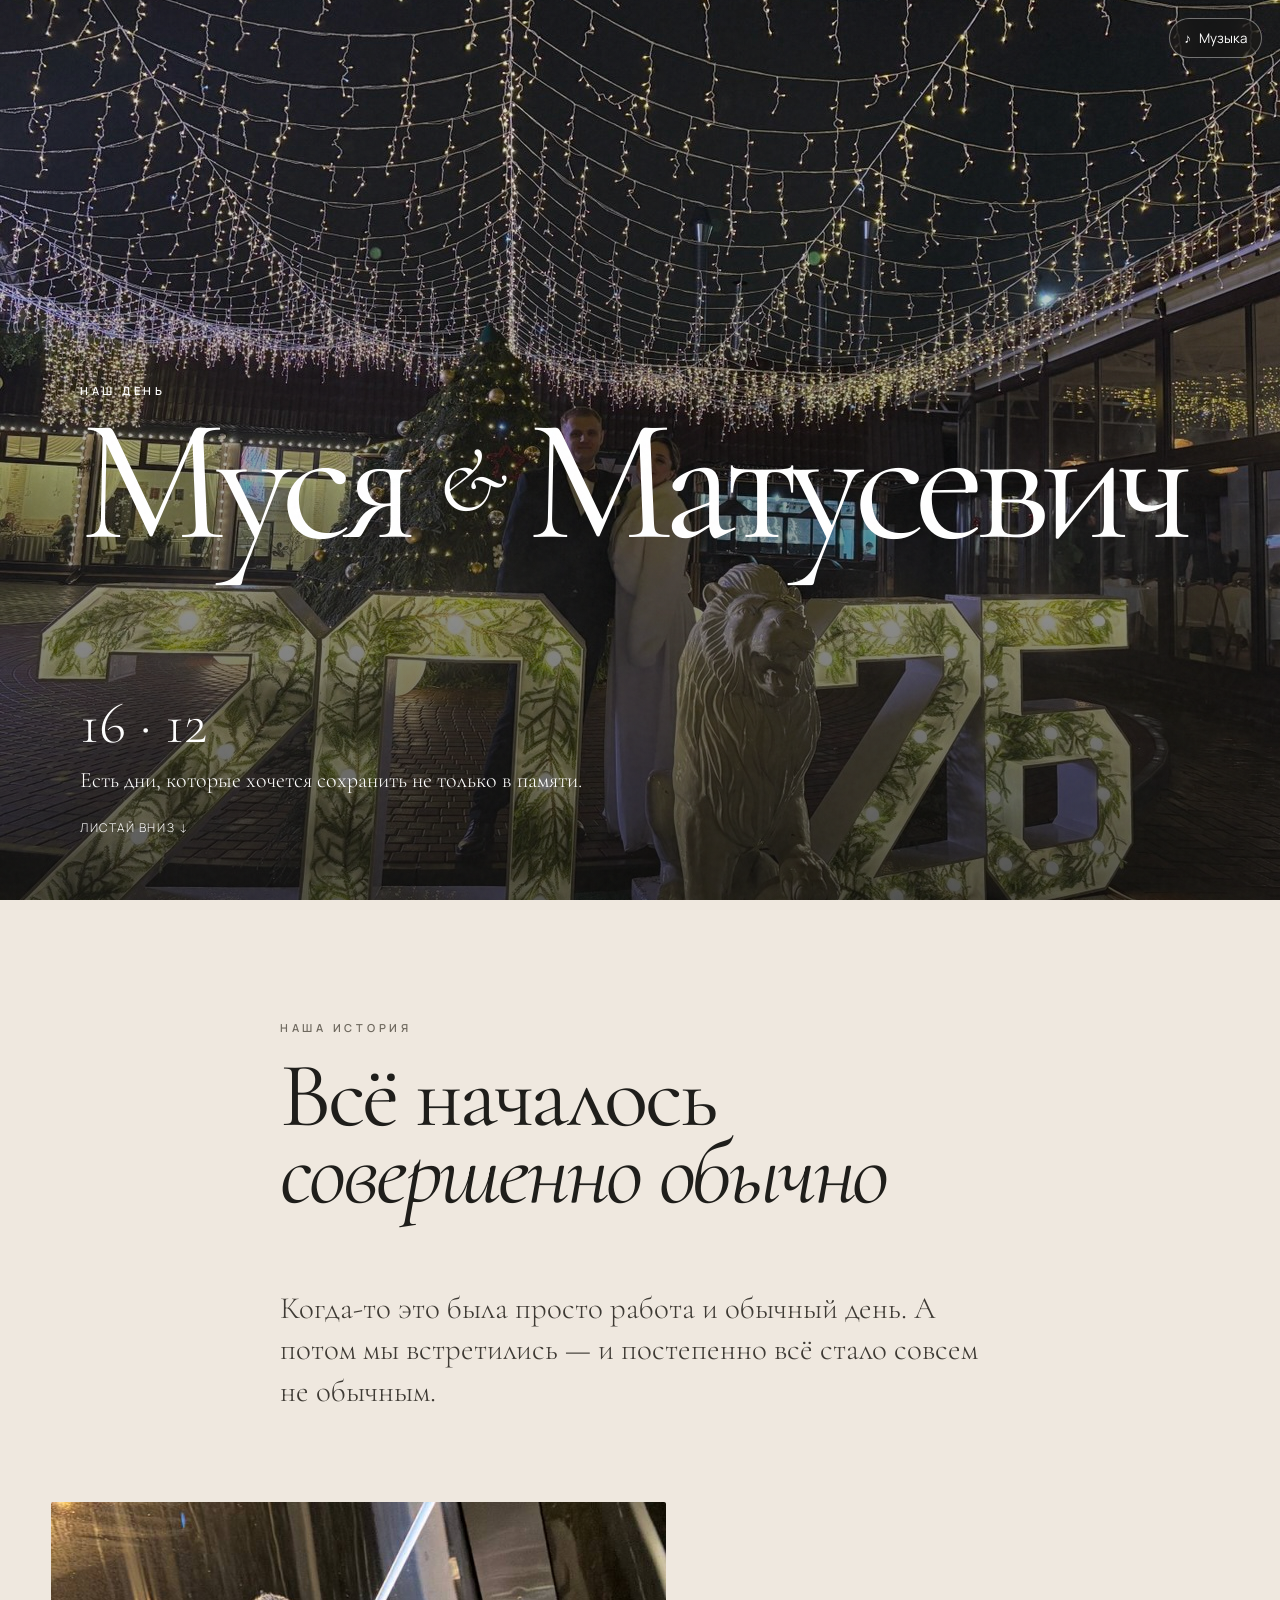
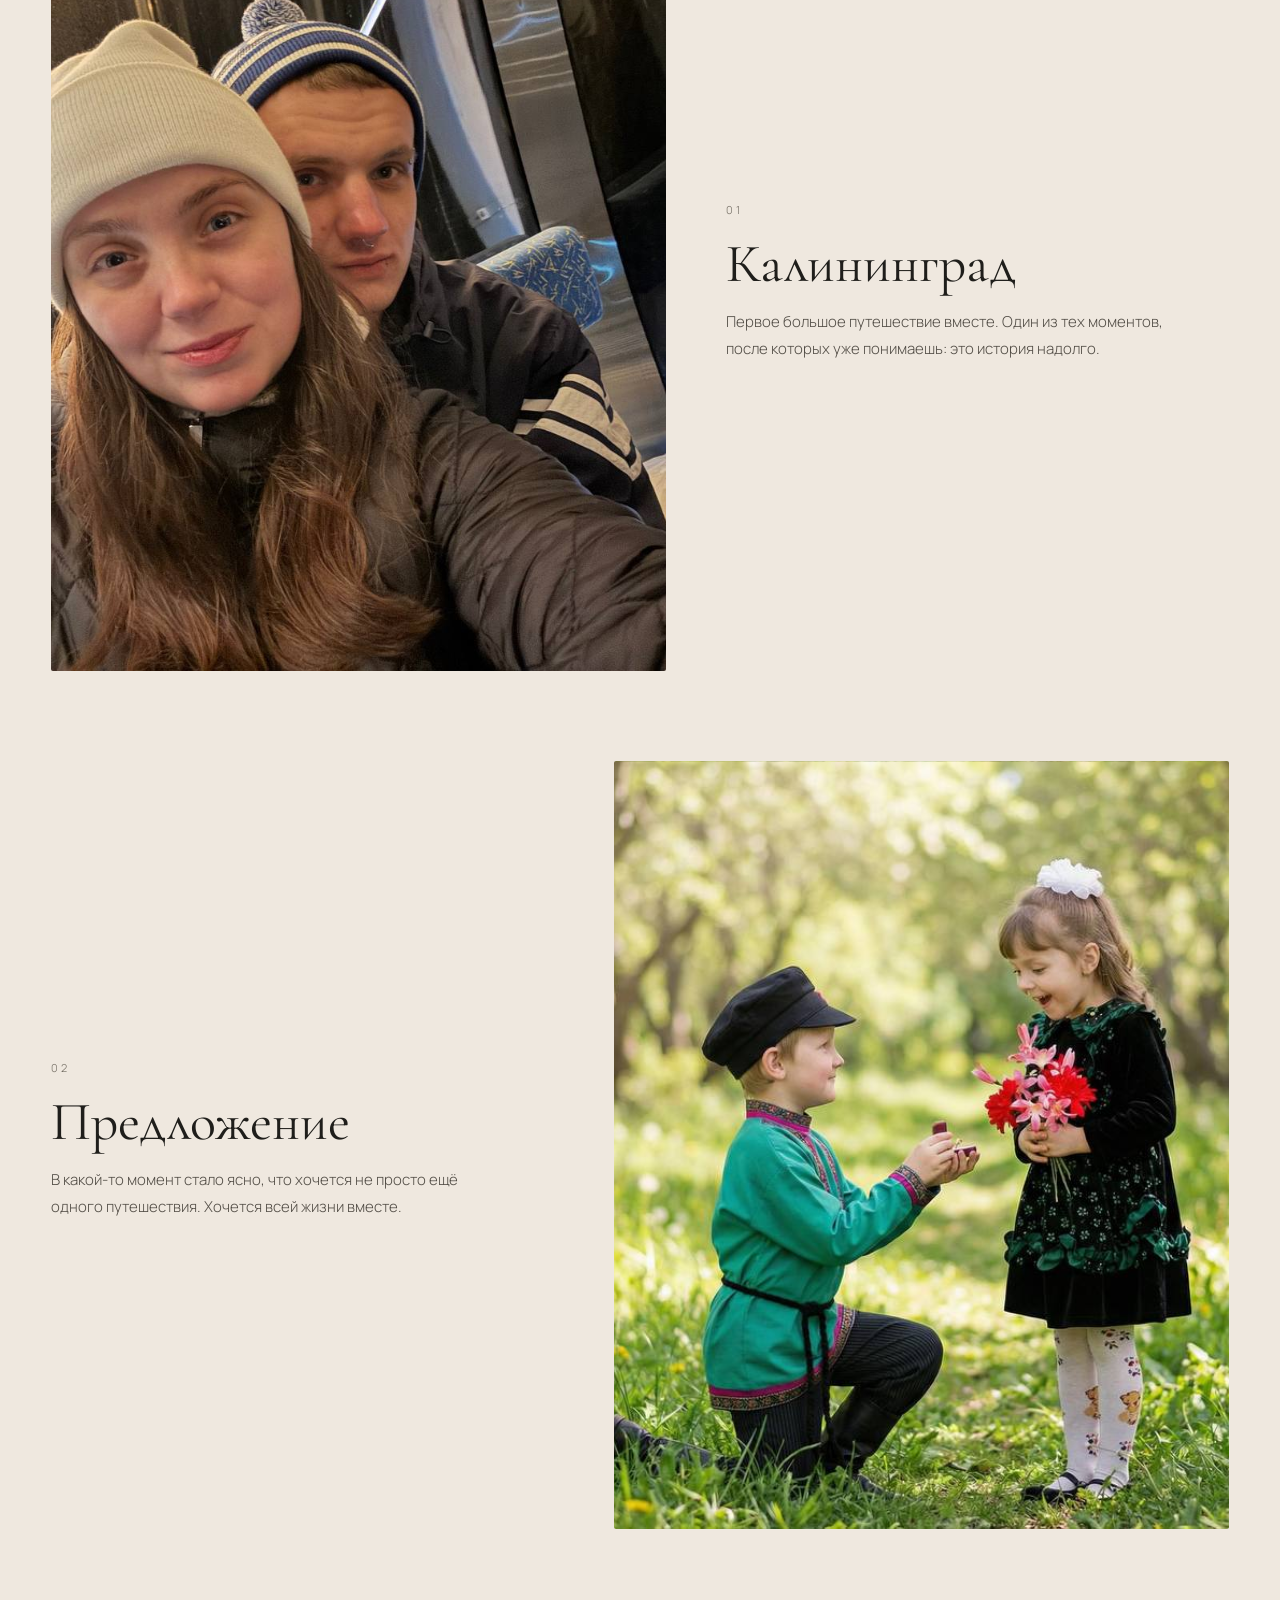
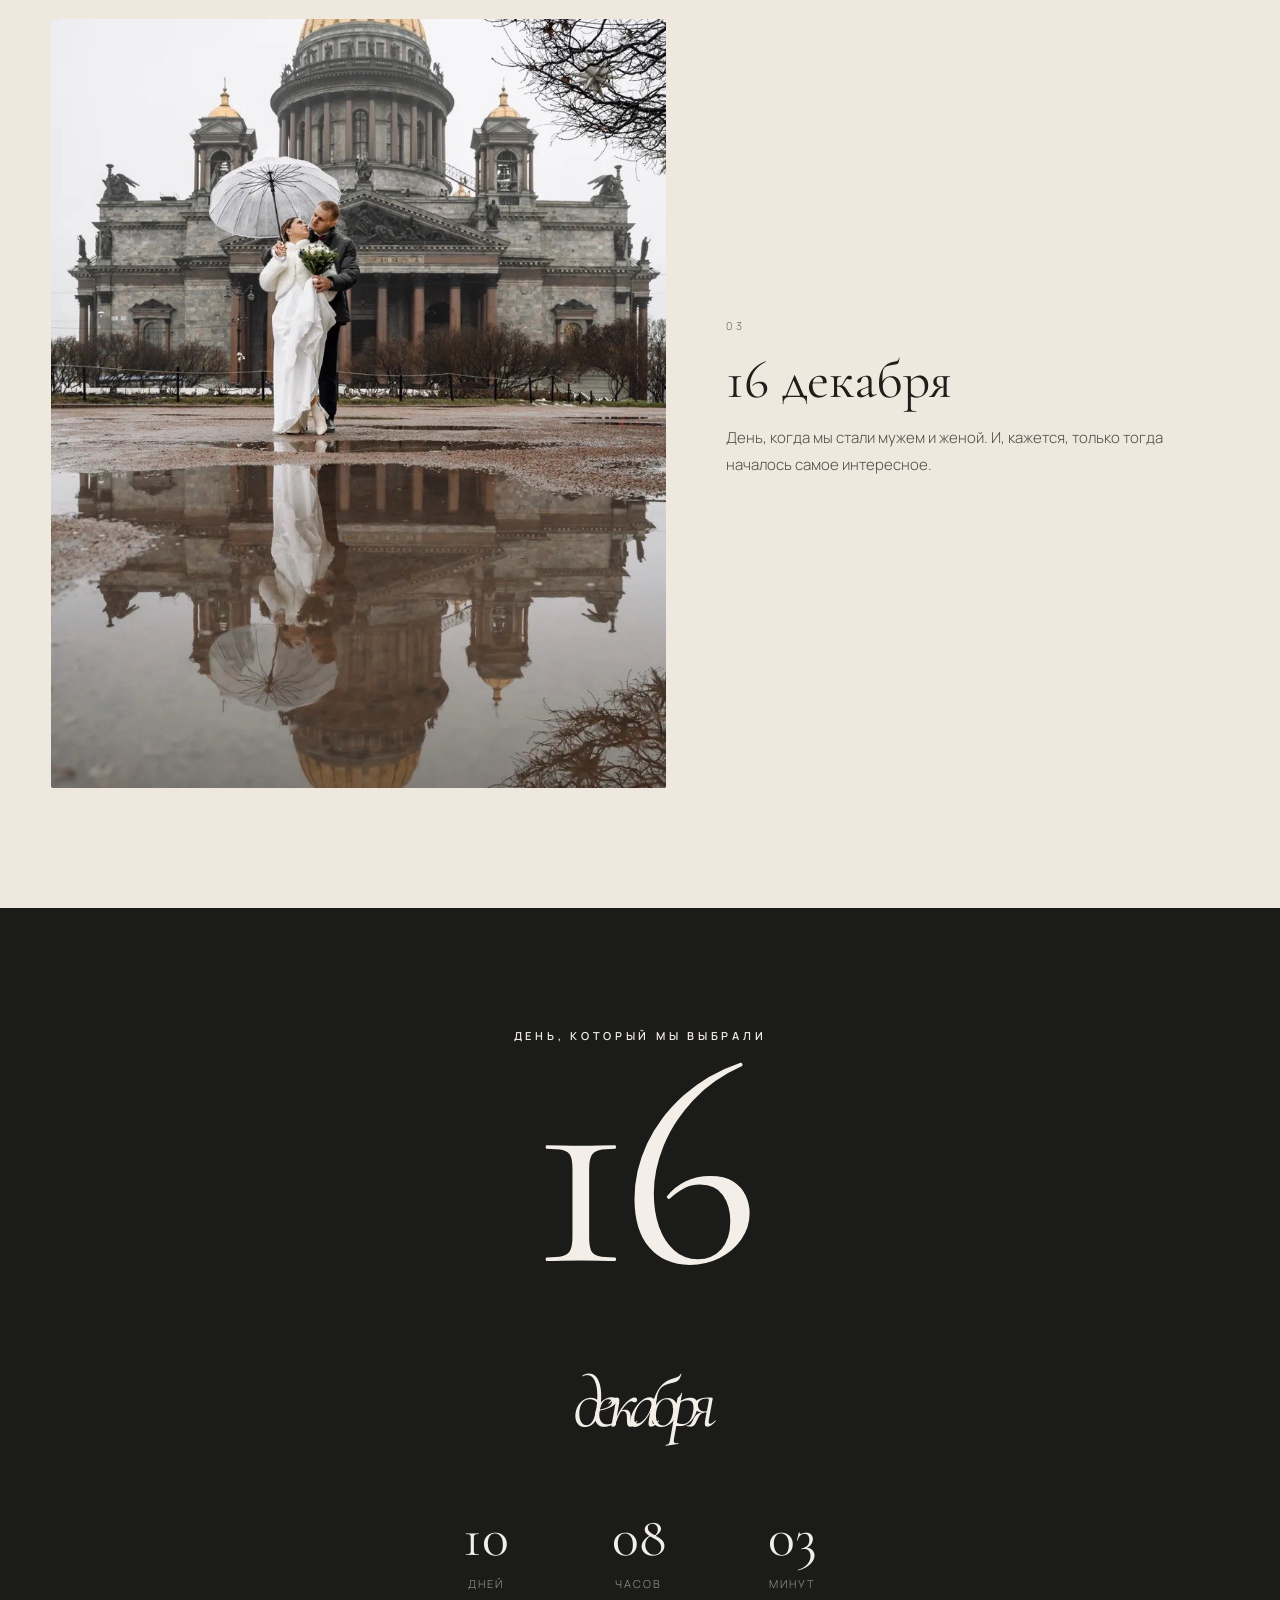
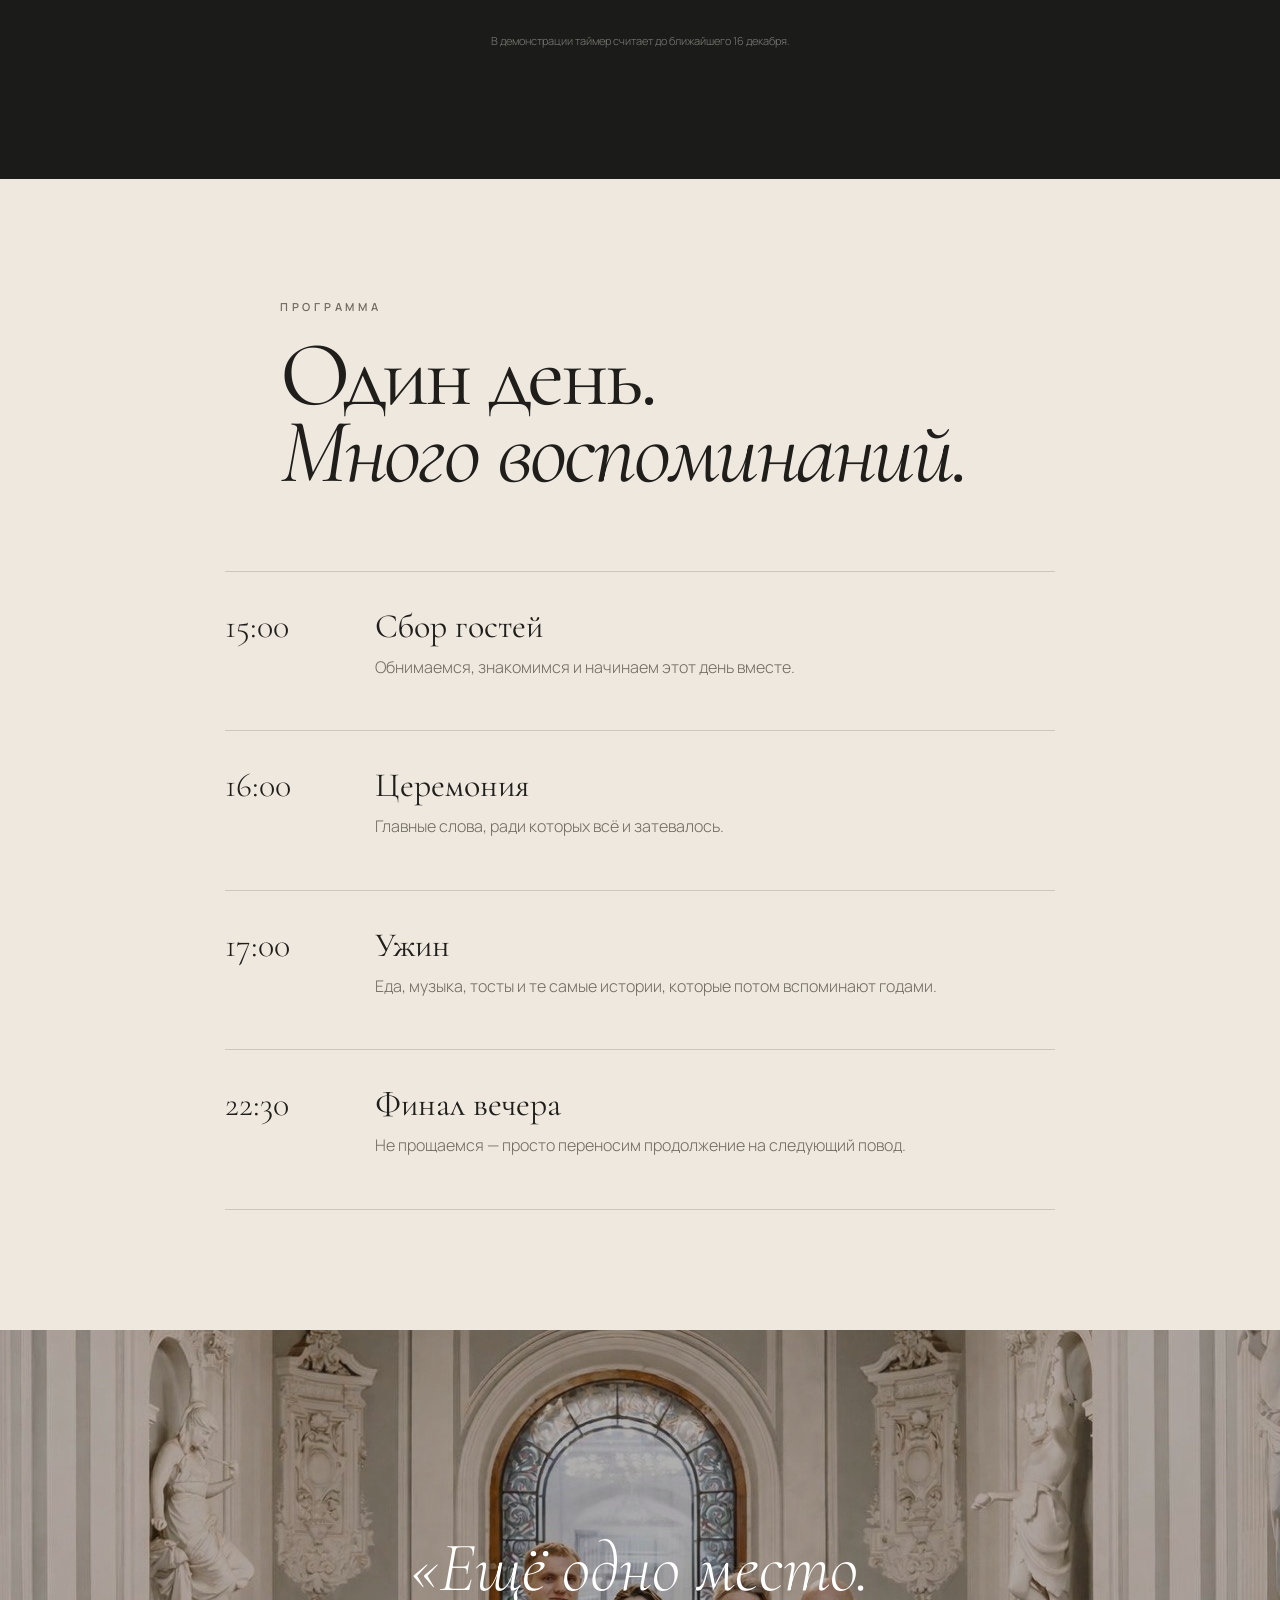
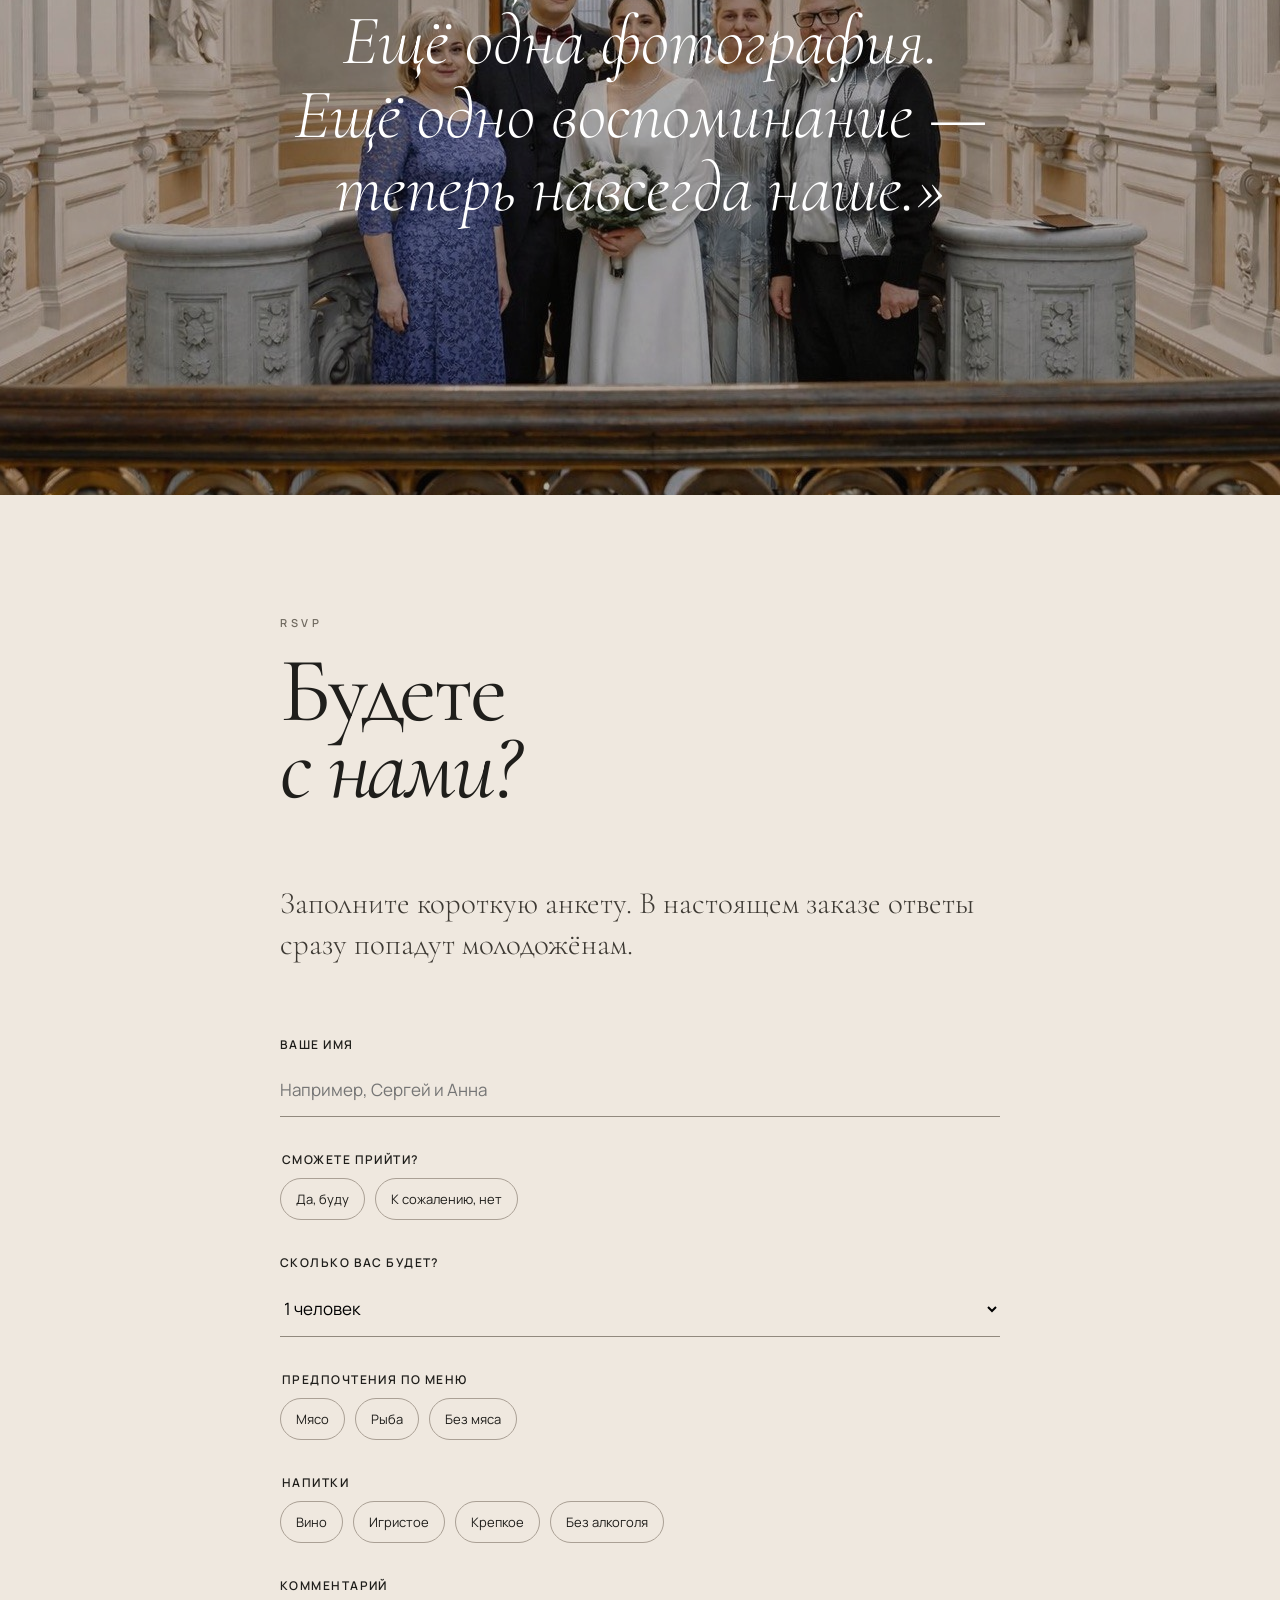
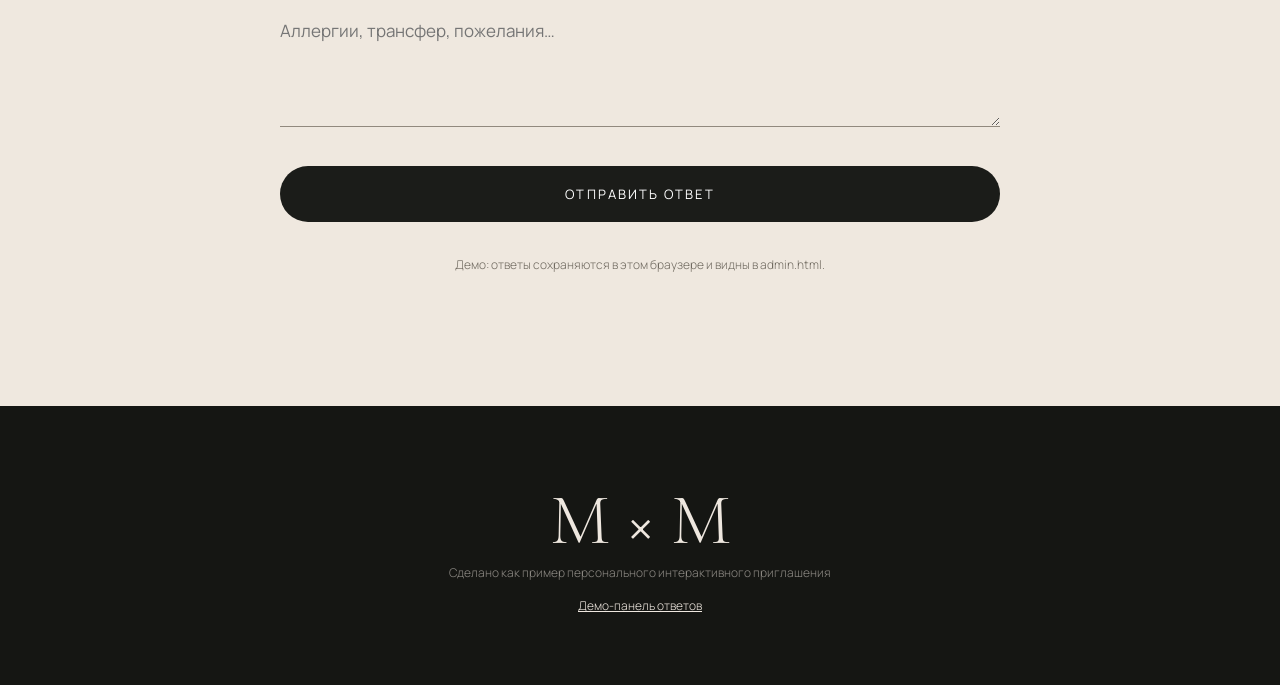
==== index.html @ 8e67f14c "Add files via upload" ====
<!doctype html>
<html lang="ru">
<head>
  <meta charset="utf-8">
  <meta name="viewport" content="width=device-width,initial-scale=1,viewport-fit=cover">
  <meta name="theme-color" content="#efe8df">
  <title>Муся & Матусевич — 16 декабря</title>
  <meta name="description" content="Персональное свадебное приглашение">
  <link rel="preconnect" href="https://fonts.googleapis.com">
  <link rel="preconnect" href="https://fonts.gstatic.com" crossorigin>
  <link href="https://fonts.googleapis.com/css2?family=Cormorant+Garamond:ital,wght@0,400;0,500;0,600;1,400&family=Manrope:wght@300;400;500;600&display=swap" rel="stylesheet">
  <link rel="stylesheet" href="styles.css">
</head>
<body>
  <div class="grain"></div>

  <button class="music-button" id="musicButton" aria-label="Музыка">
    <span class="music-icon">♪</span><span id="musicLabel">Музыка</span>
  </button>

  <audio id="bgMusic" loop preload="metadata">
    <source src="assets/audio/our-song.mp3" type="audio/mpeg">
  </audio>

  <main>
    <section class="hero section">
      <div class="hero-photo photo photo-hero" role="img" aria-label="Фото пары"></div>
      <div class="hero-shade"></div>
      <div class="hero-content reveal">
        <div class="eyebrow">НАШ ДЕНЬ</div>
        <h1><span>Муся</span><em>&</em><span>Матусевич</span></h1>
        <div class="hero-date">16 · 12</div>
        <p>Есть дни, которые хочется сохранить не только в памяти.</p>
        <a class="scroll-cue" href="#story">листай вниз ↓</a>
      </div>
    </section>

    <section class="paper section intro" id="story">
      <div class="content narrow reveal">
        <div class="eyebrow dark">НАША ИСТОРИЯ</div>
        <h2>Всё началось<br><i>совершенно обычно</i></h2>
        <p class="lead">
          Когда-то это была просто работа и обычный день. А потом мы встретились —
          и постепенно всё стало совсем не обычным.
        </p>
      </div>
      <div class="story-grid">
        <article class="story-card reveal">
          <div class="photo photo-kaliningrad"></div>
          <div class="story-copy">
            <span>01</span>
            <h3>Калининград</h3>
            <p>Первое большое путешествие вместе. Один из тех моментов, после которых уже понимаешь: это история надолго.</p>
          </div>
        </article>
        <article class="story-card reverse reveal">
          <div class="photo photo-proposal"></div>
          <div class="story-copy">
            <span>02</span>
            <h3>Предложение</h3>
            <p>В какой-то момент стало ясно, что хочется не просто ещё одного путешествия. Хочется всей жизни вместе.</p>
          </div>
        </article>
        <article class="story-card reveal">
          <div class="photo photo-wedding"></div>
          <div class="story-copy">
            <span>03</span>
            <h3>16 декабря</h3>
            <p>День, когда мы стали мужем и женой. И, кажется, только тогда началось самое интересное.</p>
          </div>
        </article>
      </div>
    </section>

    <section class="dark-section section">
      <div class="content reveal">
        <div class="eyebrow">ДЕНЬ, КОТОРЫЙ МЫ ВЫБРАЛИ</div>
        <h2 class="big-date">16<br><span>декабря</span></h2>
        <div class="countdown" id="countdown">
          <div><strong id="days">—</strong><span>дней</span></div>
          <div><strong id="hours">—</strong><span>часов</span></div>
          <div><strong id="minutes">—</strong><span>минут</span></div>
        </div>
        <p class="tiny-note">В демонстрации таймер считает до ближайшего 16 декабря.</p>
      </div>
    </section>

    <section class="paper section schedule">
      <div class="content narrow reveal">
        <div class="eyebrow dark">ПРОГРАММА</div>
        <h2>Один день.<br><i>Много воспоминаний.</i></h2>
      </div>
      <div class="timeline">
        <div class="timeline-item reveal"><time>15:00</time><div><h3>Сбор гостей</h3><p>Обнимаемся, знакомимся и начинаем этот день вместе.</p></div></div>
        <div class="timeline-item reveal"><time>16:00</time><div><h3>Церемония</h3><p>Главные слова, ради которых всё и затевалось.</p></div></div>
        <div class="timeline-item reveal"><time>17:00</time><div><h3>Ужин</h3><p>Еда, музыка, тосты и те самые истории, которые потом вспоминают годами.</p></div></div>
        <div class="timeline-item reveal"><time>22:30</time><div><h3>Финал вечера</h3><p>Не прощаемся — просто переносим продолжение на следующий повод.</p></div></div>
      </div>
    </section>

    <section class="photo-break section">
      <div class="photo photo-belarus"></div>
      <div class="quote reveal">
        <p>«Ещё одно место.<br>Ещё одна фотография.<br>Ещё одно воспоминание — теперь навсегда наше.»</p>
      </div>
    </section>

    <section class="paper section rsvp" id="rsvp">
      <div class="content narrow reveal">
        <div class="eyebrow dark">RSVP</div>
        <h2>Будете<br><i>с нами?</i></h2>
        <p class="lead">Заполните короткую анкету. В настоящем заказе ответы сразу попадут молодожёнам.</p>
      </div>

      <form id="rsvpForm" class="rsvp-form reveal">
        <label>
          <span>Ваше имя</span>
          <input type="text" name="name" required placeholder="Например, Сергей и Анна">
        </label>

        <fieldset>
          <legend>Сможете прийти?</legend>
          <div class="chips">
            <label><input type="radio" name="attendance" value="Да, буду" required><span>Да, буду</span></label>
            <label><input type="radio" name="attendance" value="К сожалению, нет"><span>К сожалению, нет</span></label>
          </div>
        </fieldset>

        <label>
          <span>Сколько вас будет?</span>
          <select name="guests">
            <option value="1">1 человек</option>
            <option value="2">2 человека</option>
            <option value="3">3 человека</option>
            <option value="4">4 человека</option>
          </select>
        </label>

        <fieldset>
          <legend>Предпочтения по меню</legend>
          <div class="chips">
            <label><input type="checkbox" name="food" value="Мясо"><span>Мясо</span></label>
            <label><input type="checkbox" name="food" value="Рыба"><span>Рыба</span></label>
            <label><input type="checkbox" name="food" value="Вегетарианское"><span>Без мяса</span></label>
          </div>
        </fieldset>

        <fieldset>
          <legend>Напитки</legend>
          <div class="chips">
            <label><input type="checkbox" name="drinks" value="Вино"><span>Вино</span></label>
            <label><input type="checkbox" name="drinks" value="Игристое"><span>Игристое</span></label>
            <label><input type="checkbox" name="drinks" value="Крепкое"><span>Крепкое</span></label>
            <label><input type="checkbox" name="drinks" value="Без алкоголя"><span>Без алкоголя</span></label>
          </div>
        </fieldset>

        <label>
          <span>Комментарий</span>
          <textarea name="comment" rows="4" placeholder="Аллергии, трансфер, пожелания…"></textarea>
        </label>

        <button type="submit" class="submit-button">Отправить ответ</button>
        <p class="form-note" id="formNote">Демо: ответы сохраняются в этом браузере и видны в admin.html.</p>
      </form>
    </section>

    <footer>
      <div class="monogram">М × М</div>
      <p>Сделано как пример персонального интерактивного приглашения</p>
      <a href="admin.html">Демо-панель ответов</a>
    </footer>
  </main>

  <script src="config.js"></script>
  <script src="app.js"></script>
</body>
</html>
---- styles.css ----
:root{
  --paper:#efe8df;
  --paper2:#e6ddd2;
  --ink:#1f1e1b;
  --muted:#6f695f;
  --dark:#1b1c19;
  --line:rgba(31,30,27,.16);
  --serif:"Cormorant Garamond",Georgia,serif;
  --sans:"Manrope",Arial,sans-serif;
}
*{box-sizing:border-box}
html{scroll-behavior:smooth}
body{margin:0;background:var(--paper);color:var(--ink);font-family:var(--sans);font-weight:300}
body,button,input,textarea,select{font-family:var(--sans)}
.grain{position:fixed;inset:0;z-index:999;pointer-events:none;opacity:.06;background-image:url("data:image/svg+xml,%3Csvg viewBox='0 0 180 180' xmlns='http://www.w3.org/2000/svg'%3E%3Cfilter id='n'%3E%3CfeTurbulence type='fractalNoise' baseFrequency='.85' numOctaves='3' stitchTiles='stitch'/%3E%3C/filter%3E%3Crect width='100%25' height='100%25' filter='url(%23n)' opacity='.5'/%3E%3C/svg%3E")}
.section{position:relative;overflow:hidden}
.content{width:min(1100px,88vw);margin:auto}
.narrow{width:min(720px,88vw)}
.paper{background:var(--paper)}
.eyebrow{font-size:11px;letter-spacing:.34em;font-weight:600;margin-bottom:22px}
.eyebrow.dark{color:var(--muted)}
h1,h2,h3,p{margin-top:0}
h2{font-family:var(--serif);font-weight:400;font-size:clamp(48px,8vw,92px);line-height:.84;letter-spacing:-.035em}
h2 i{font-weight:400}
.lead{font-family:var(--serif);font-size:clamp(22px,3vw,31px);line-height:1.34;color:#3e3a34}
.reveal{opacity:0;transform:translateY(24px);transition:.9s cubic-bezier(.2,.7,.2,1)}
.reveal.visible{opacity:1;transform:none}

.hero{min-height:100svh;color:#fff;display:flex;align-items:flex-end}
.hero-photo,.photo-break .photo{position:absolute;inset:0}
.photo{background-size:cover;background-position:center;background-color:#9c948a}
.photo-hero{background-image:linear-gradient(135deg,#8b8178,#403d3a); background-image:url("assets/images/wedding_registry.jpg"),linear-gradient(135deg,#8b8178,#403d3a)}
.photo-kaliningrad{background-image:url("assets/images/kaliningrad_us.jpg"),linear-gradient(135deg,#c2b7aa,#80756a)}
.photo-proposal{background-image:url("assets/images/proposal.jpg"),linear-gradient(135deg,#978e85,#665e56)}
.photo-wedding{background-image:url("assets/images/wedding_kazan.jpg"),linear-gradient(135deg,#b2a89e,#726a61)}
.photo-belarus{background-image:url("assets/images/belarus_flowers.jpg"),linear-gradient(135deg,#9e9e8a,#55564e)}
.hero-shade{position:absolute;inset:0;background:linear-gradient(180deg,rgba(20,19,17,.12) 20%,rgba(15,15,13,.72) 100%)}
.hero-content{position:relative;z-index:2;width:min(1120px,88vw);margin:0 auto 7vh}
.hero h1{font-family:var(--serif);font-weight:400;line-height:.7;font-size:clamp(76px,15vw,175px);letter-spacing:-.06em;display:flex;flex-wrap:wrap;gap:.08em .18em;align-items:center}
.hero h1 em{font-size:.52em;font-weight:400}
.hero-date{font-family:var(--serif);font-size:clamp(32px,5vw,58px);margin:32px 0 8px}
.hero p{max-width:520px;font-family:var(--serif);font-size:22px}
.scroll-cue{color:#fff;text-decoration:none;font-size:12px;letter-spacing:.13em;text-transform:uppercase}
.music-button{position:fixed;right:18px;top:18px;z-index:1000;border:1px solid rgba(255,255,255,.4);background:rgba(20,20,18,.52);backdrop-filter:blur(12px);color:white;border-radius:999px;padding:10px 14px;display:flex;gap:8px;align-items:center;cursor:pointer}
.music-button.playing .music-icon{animation:pulse 1.2s infinite}
@keyframes pulse{50%{transform:scale(1.35)}}

.intro{padding:120px 0}
.story-grid{width:min(1180px,92vw);margin:90px auto 0;display:grid;gap:90px}
.story-card{display:grid;grid-template-columns:1.1fr .9fr;gap:60px;align-items:center}
.story-card.reverse{grid-template-columns:.9fr 1.1fr}
.story-card.reverse .photo{order:2}
.story-card .photo{aspect-ratio:4/5;border-radius:2px}
.story-copy span{font-size:11px;letter-spacing:.25em;color:var(--muted)}
.story-copy h3{font-family:var(--serif);font-size:54px;font-weight:400;margin:12px 0}
.story-copy p{font-size:15px;line-height:1.8;color:#514c45;max-width:440px}

.dark-section{background:var(--dark);color:#f3eee7;padding:120px 0;text-align:center}
.big-date{font-size:clamp(120px,25vw,300px);line-height:.55;margin:40px 0 80px}
.big-date span{font-size:.24em;font-style:italic}
.countdown{display:flex;justify-content:center;gap:clamp(24px,8vw,110px)}
.countdown strong{display:block;font-family:var(--serif);font-size:56px;font-weight:400}
.countdown span{font-size:11px;text-transform:uppercase;letter-spacing:.18em;opacity:.58}
.tiny-note{margin-top:40px;font-size:11px;opacity:.45}

.schedule{padding:120px 0}
.timeline{width:min(830px,88vw);margin:80px auto 0;border-top:1px solid var(--line)}
.timeline-item{display:grid;grid-template-columns:130px 1fr;gap:20px;border-bottom:1px solid var(--line);padding:34px 0}
.timeline time{font-family:var(--serif);font-size:34px}
.timeline h3{font-family:var(--serif);font-weight:400;font-size:34px;margin-bottom:8px}
.timeline p{color:var(--muted);line-height:1.6}

.photo-break{min-height:85svh;display:grid;place-items:center;color:#fff}
.photo-break:after{content:"";position:absolute;inset:0;background:rgba(10,10,9,.32)}
.quote{position:relative;z-index:2;width:min(800px,84vw);text-align:center}
.quote p{font-family:var(--serif);font-size:clamp(36px,6vw,70px);line-height:1.05;font-style:italic}

.rsvp{padding:120px 0}
.rsvp-form{width:min(720px,88vw);margin:70px auto 0;display:grid;gap:34px}
.rsvp-form label>span,.rsvp-form legend{display:block;font-size:12px;text-transform:uppercase;letter-spacing:.12em;font-weight:600;margin-bottom:10px}
input[type=text],textarea,select{width:100%;border:0;border-bottom:1px solid #91897e;background:transparent;padding:15px 0;font-size:17px;outline:none;border-radius:0}
fieldset{border:0;padding:0;margin:0}
.chips{display:flex;flex-wrap:wrap;gap:10px}
.chips label{cursor:pointer}
.chips input{position:absolute;opacity:0;pointer-events:none}
.chips span{display:block!important;margin:0!important;padding:11px 15px;border:1px solid #aaa095;border-radius:999px;font-size:13px!important;text-transform:none!important;letter-spacing:0!important;font-weight:400!important;transition:.2s}
.chips input:checked+span{background:var(--dark);border-color:var(--dark);color:white}
.submit-button{border:0;background:var(--dark);color:white;font-size:13px;text-transform:uppercase;letter-spacing:.16em;padding:19px 24px;border-radius:999px;cursor:pointer}
.submit-button:disabled{opacity:.55}
.form-note{font-size:12px;color:var(--muted);text-align:center;line-height:1.5}

footer{background:#151613;color:#eee7df;padding:70px 6vw;text-align:center}
footer .monogram{font-family:var(--serif);font-size:72px}
footer p{opacity:.55;font-size:12px}
footer a{color:#eee7df;font-size:12px}

@media(max-width:720px){
  .hero-content{margin-bottom:9vh}
  .hero h1{display:block}
  .hero h1 span,.hero h1 em{display:block}
  .hero h1 em{margin:.16em 0}
  .story-card,.story-card.reverse{grid-template-columns:1fr;gap:24px}
  .story-card.reverse .photo{order:0}
  .story-grid{gap:70px}
  .story-copy h3{font-size:44px}
  .timeline-item{grid-template-columns:90px 1fr}
  .countdown{gap:28px}
  .countdown strong{font-size:42px}
}
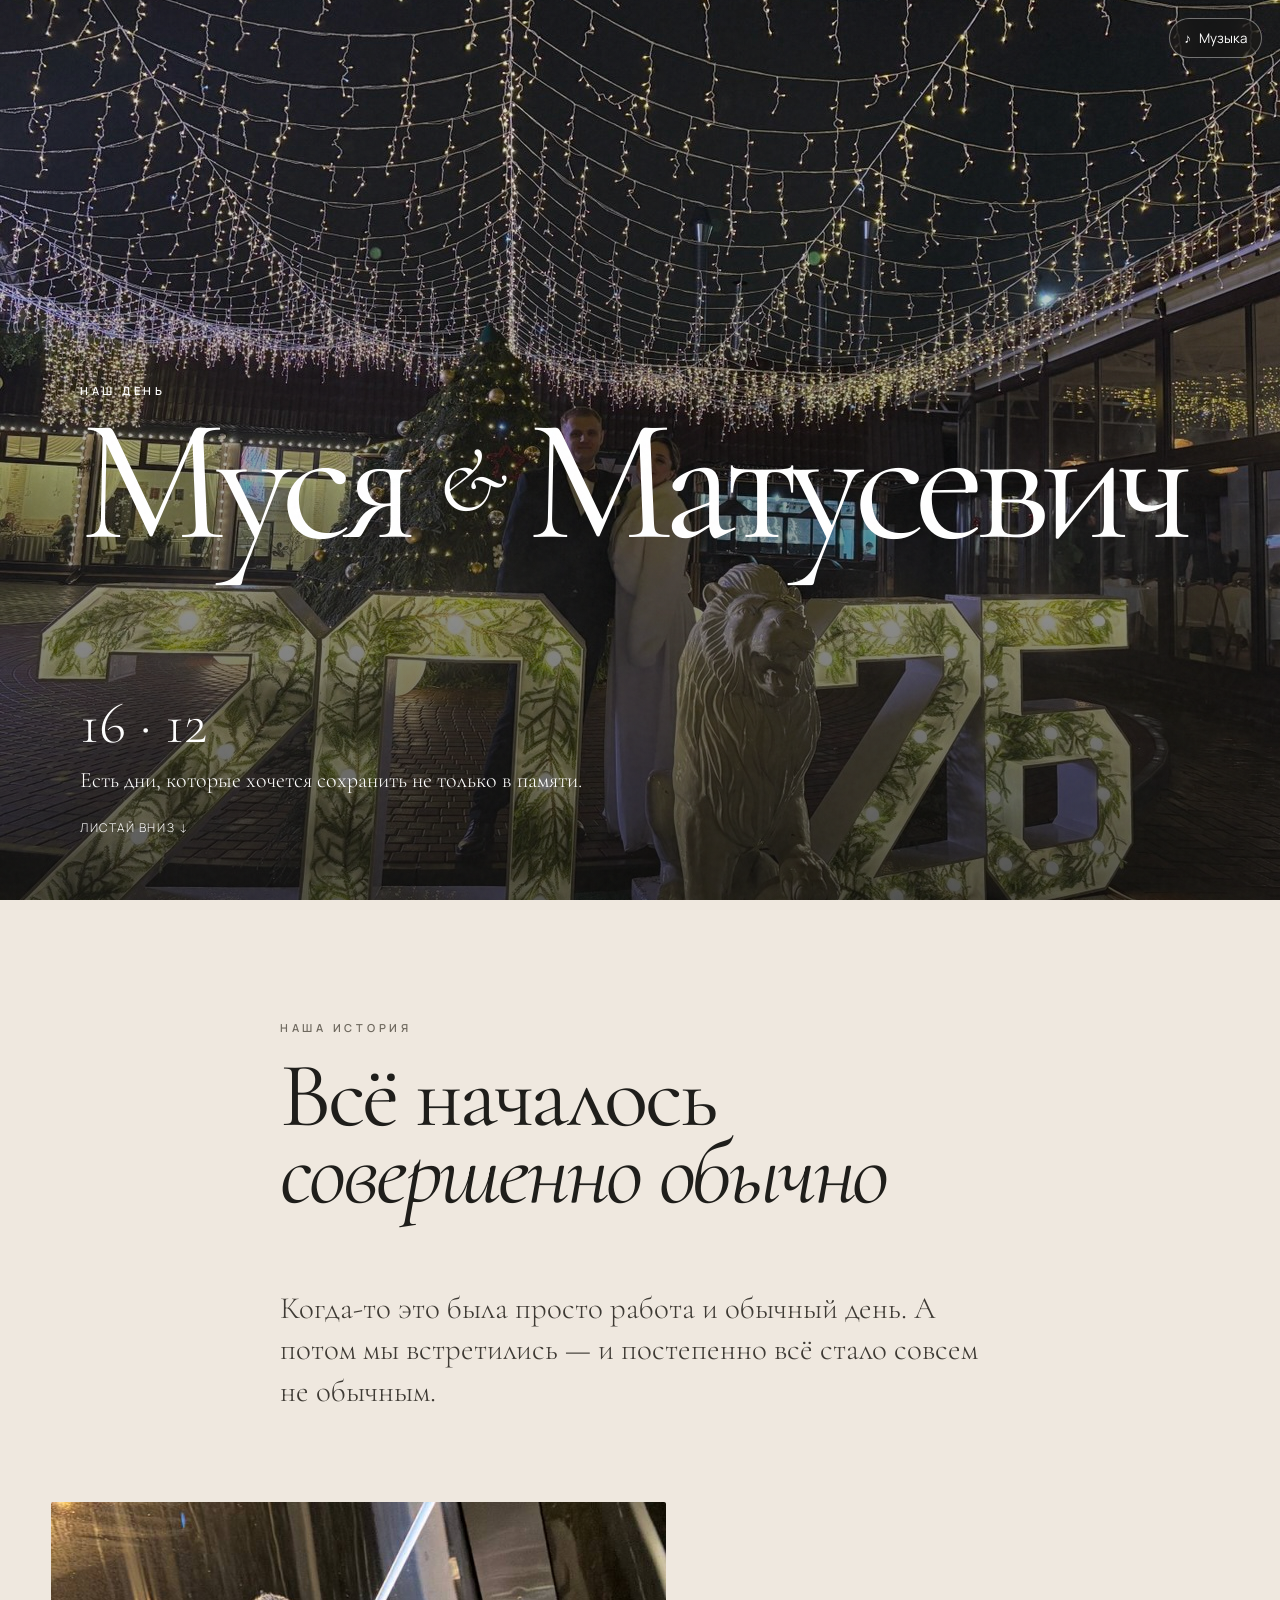
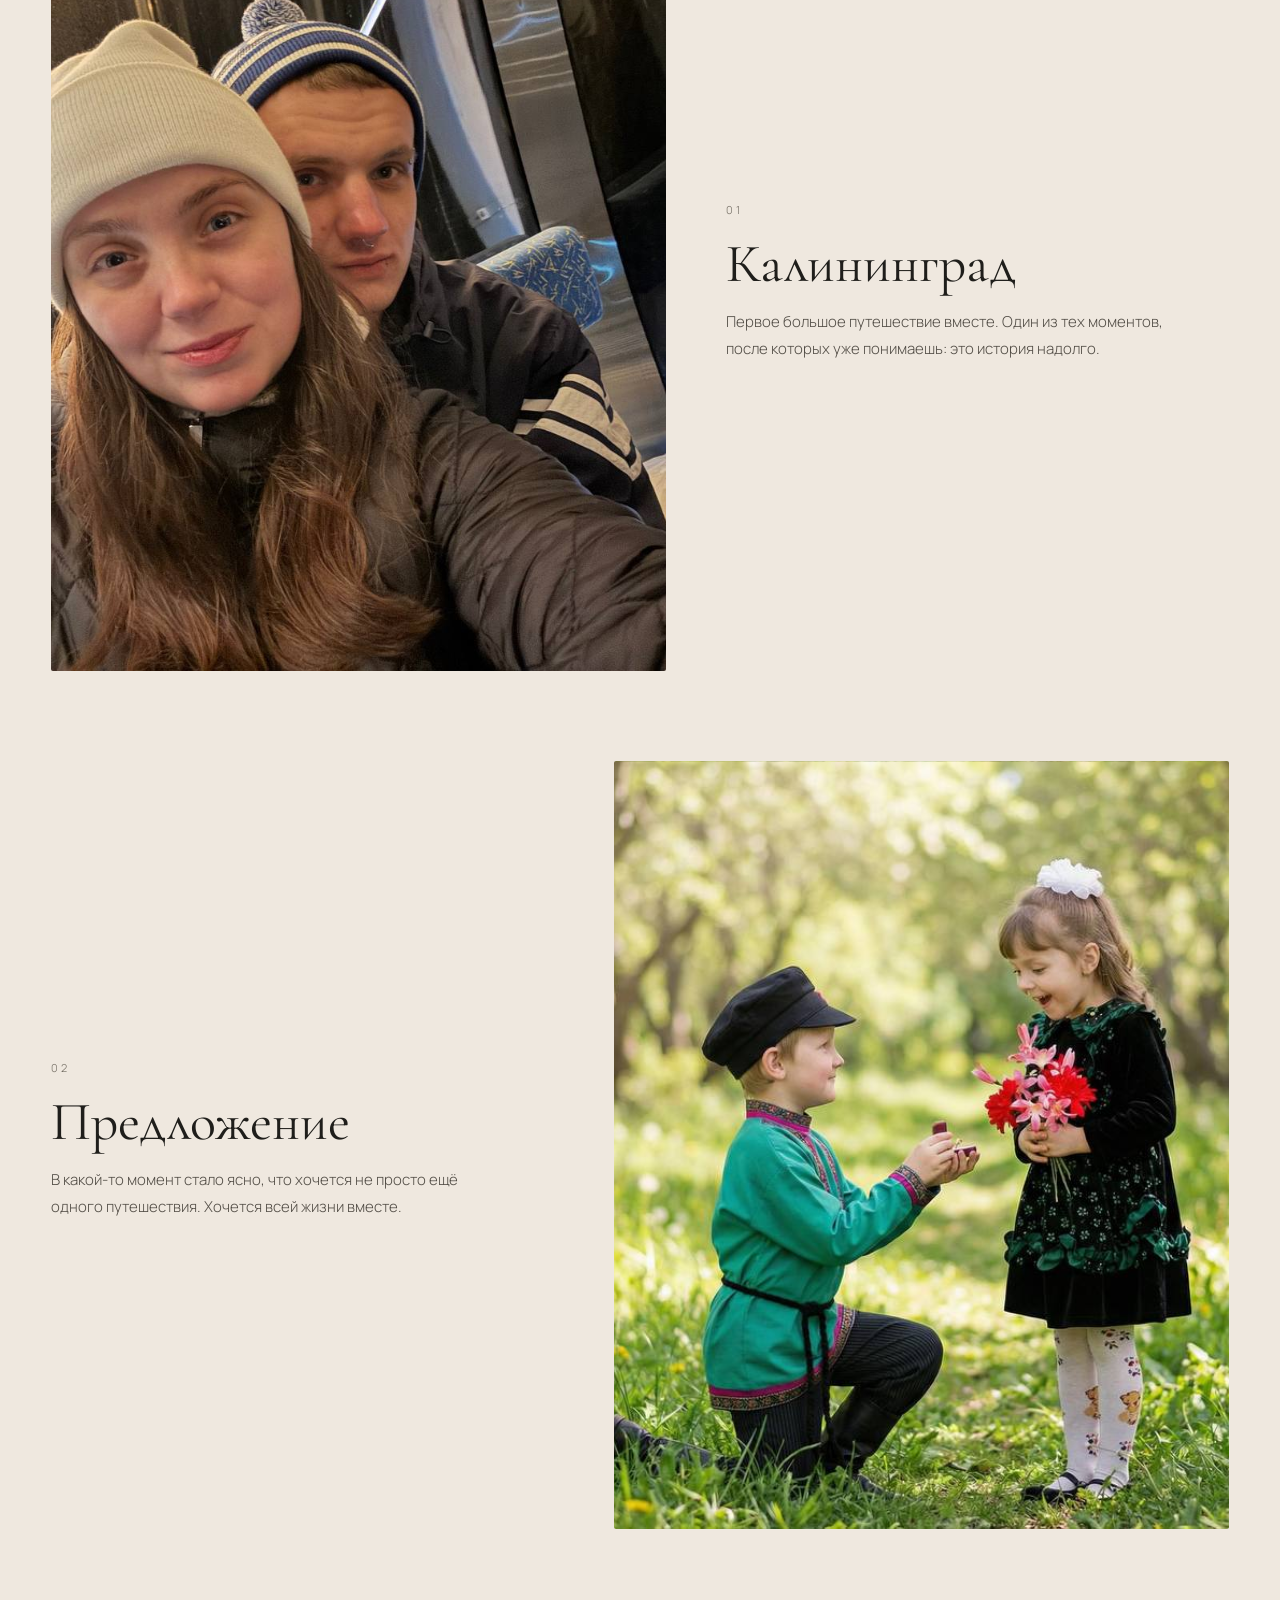
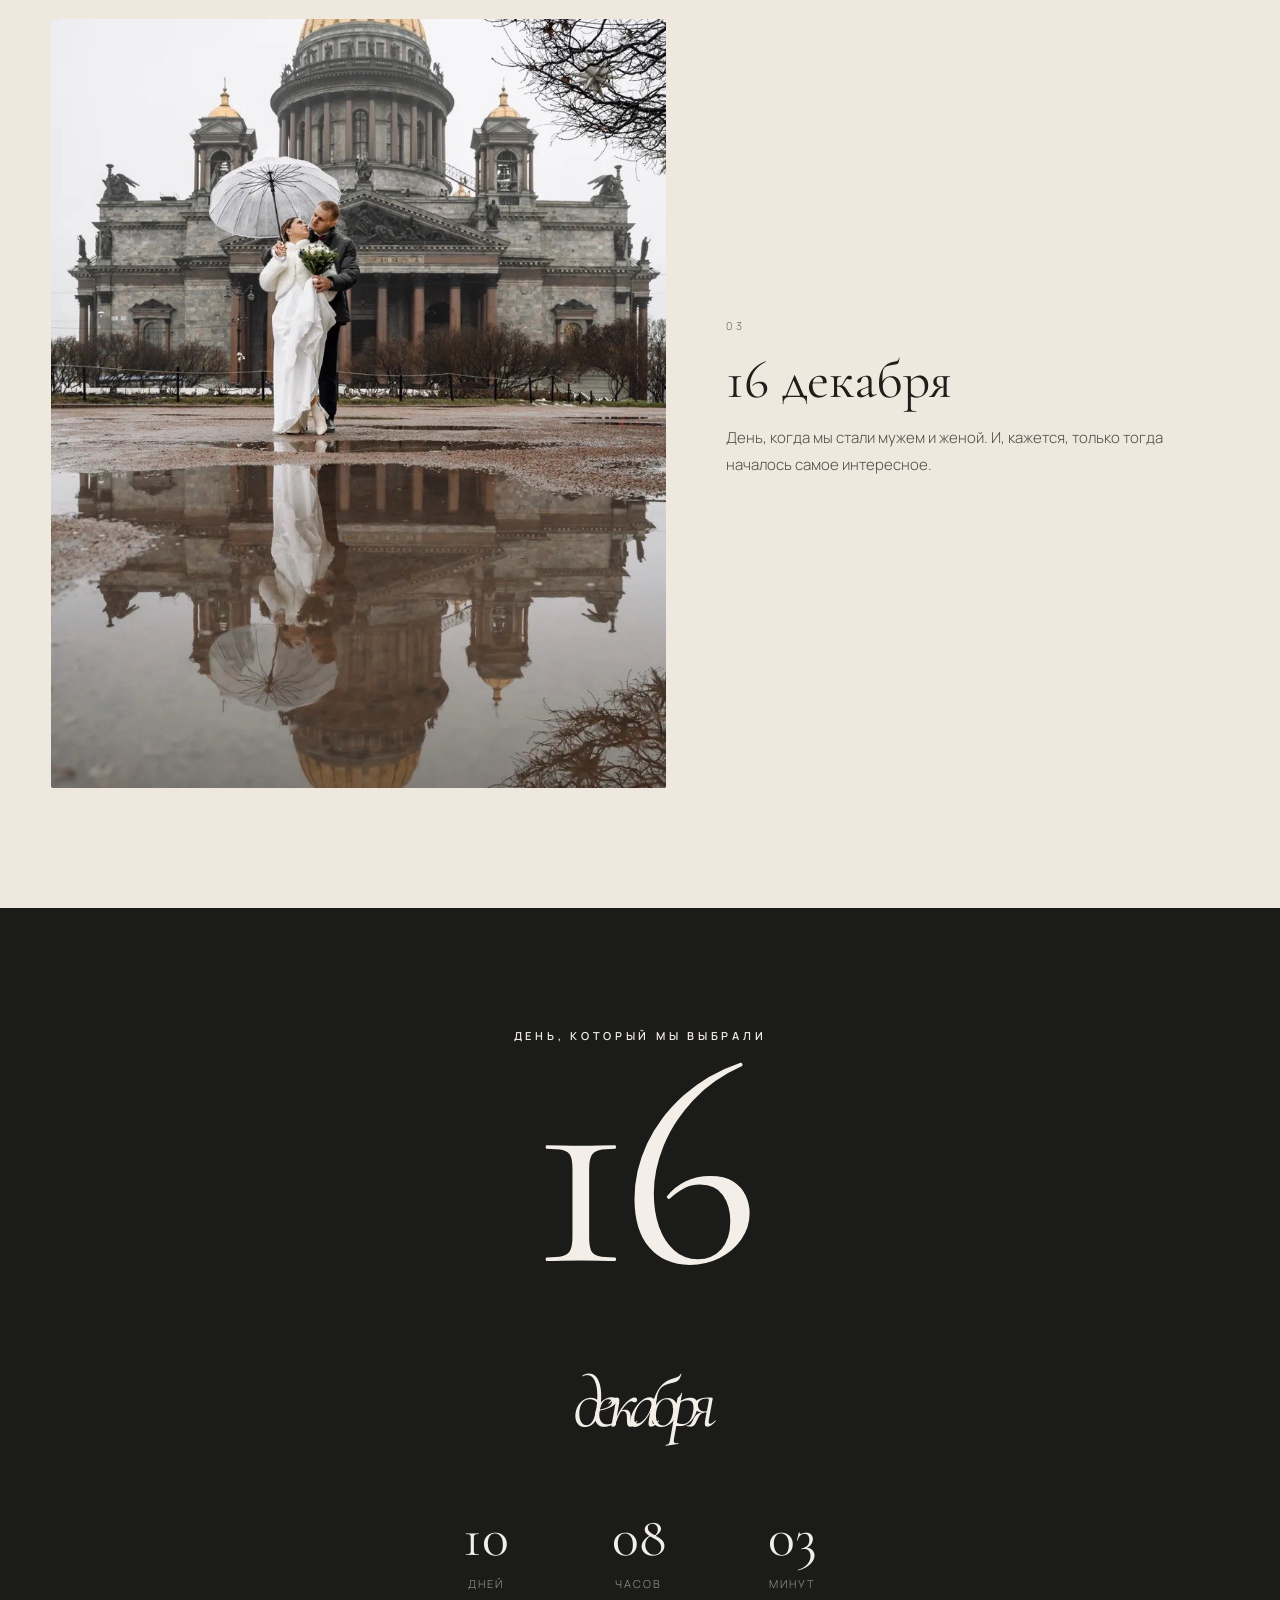
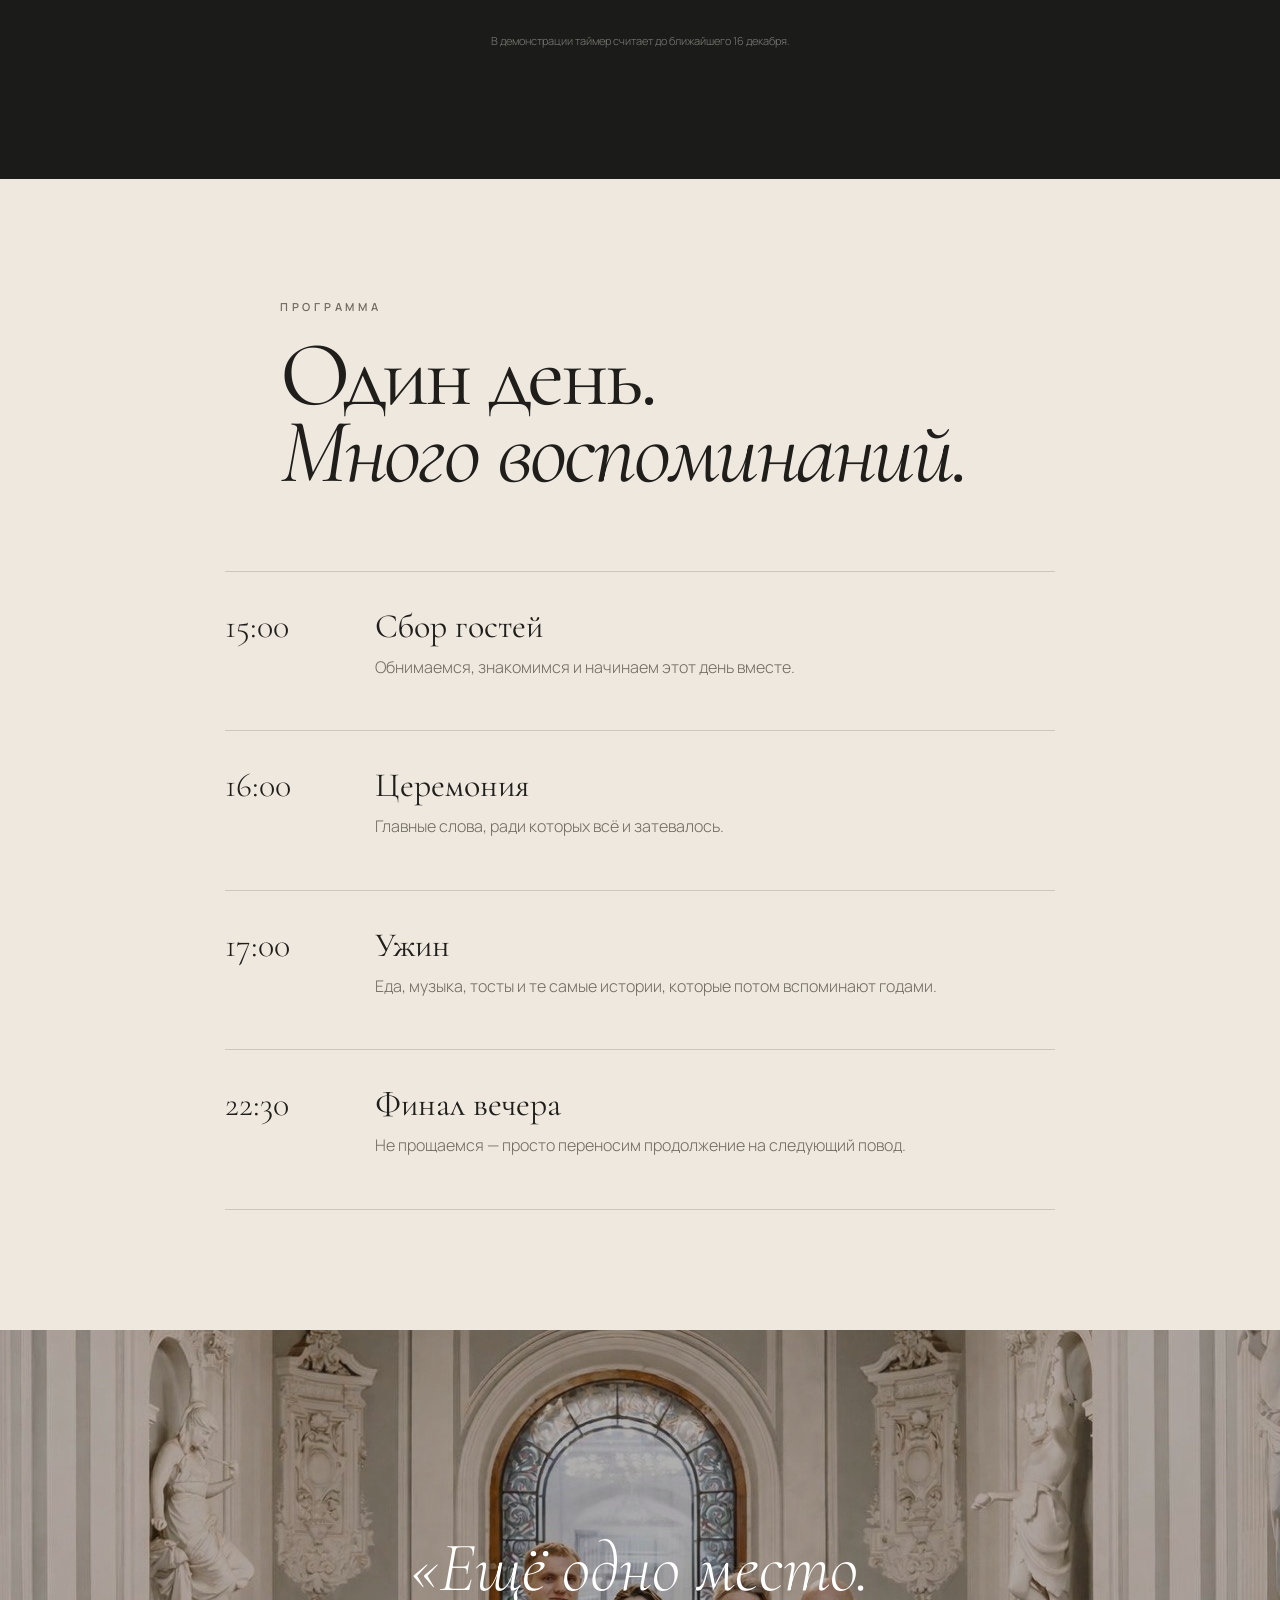
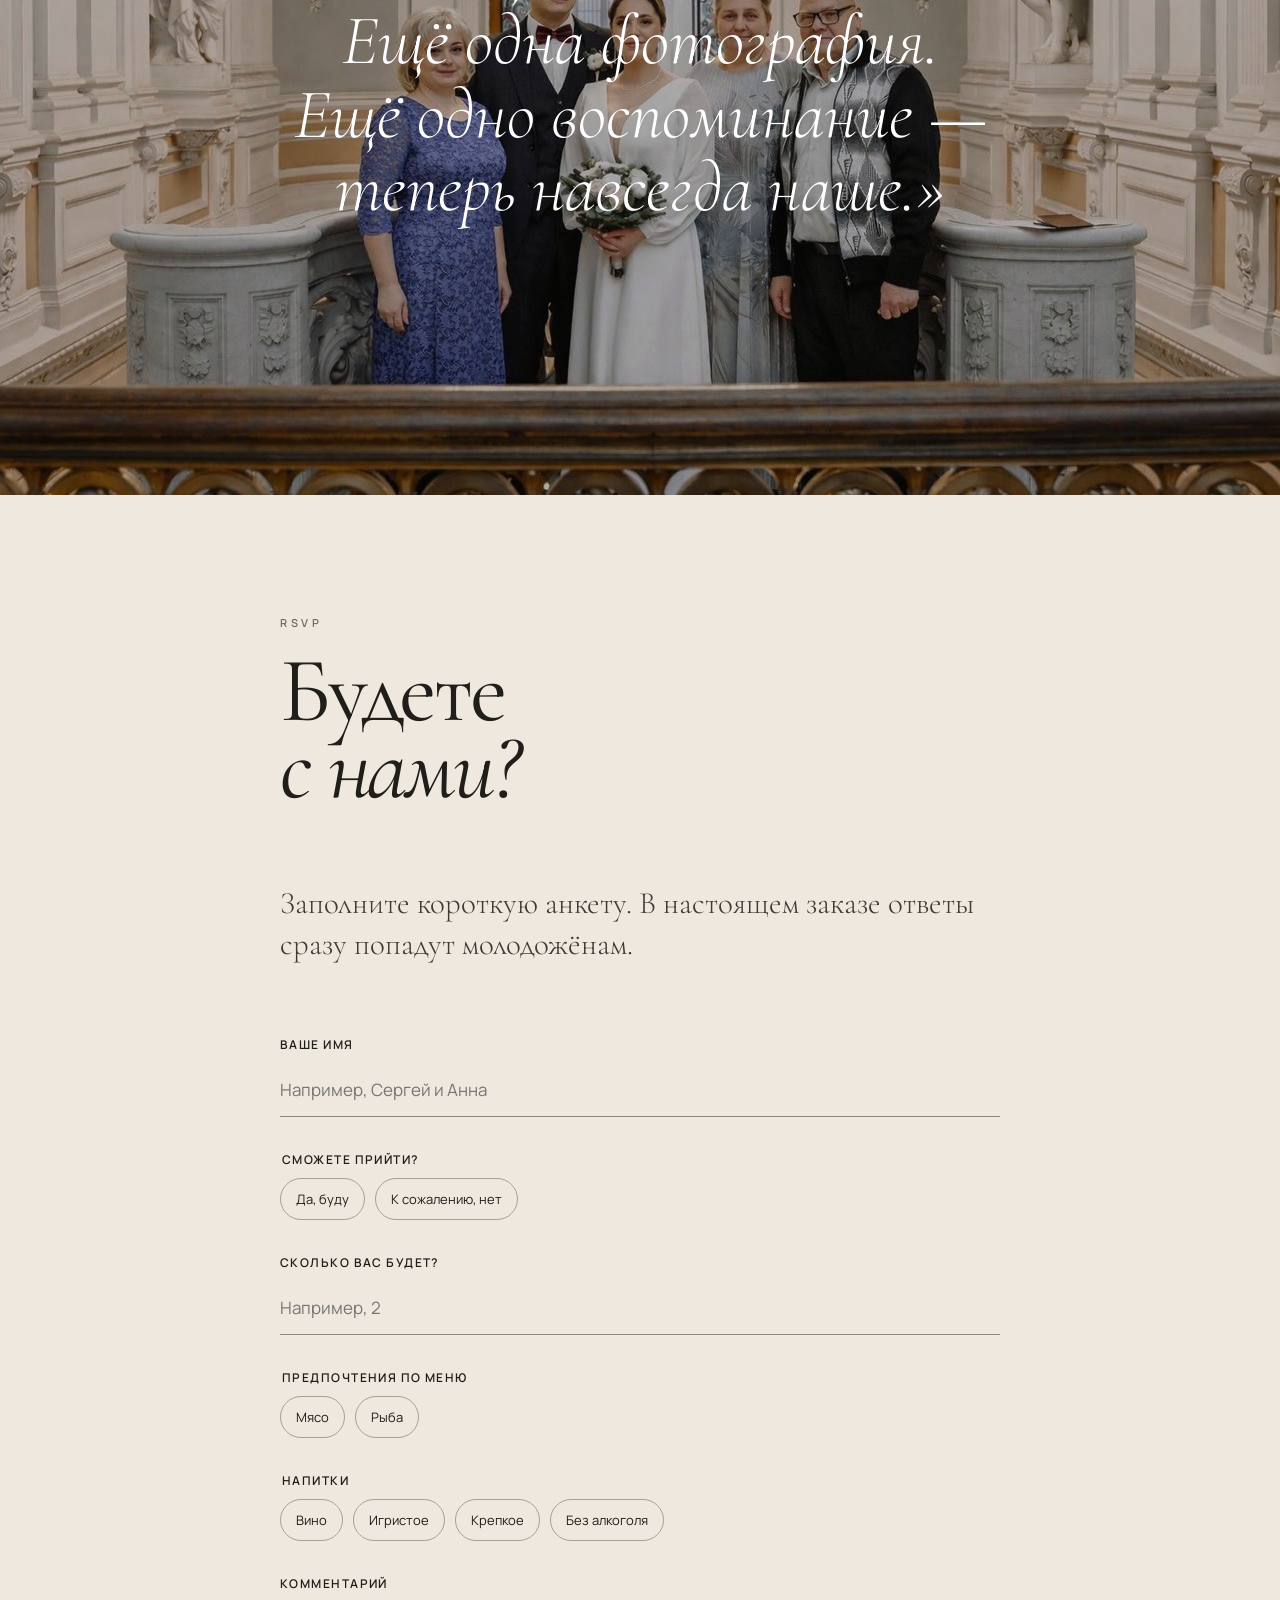
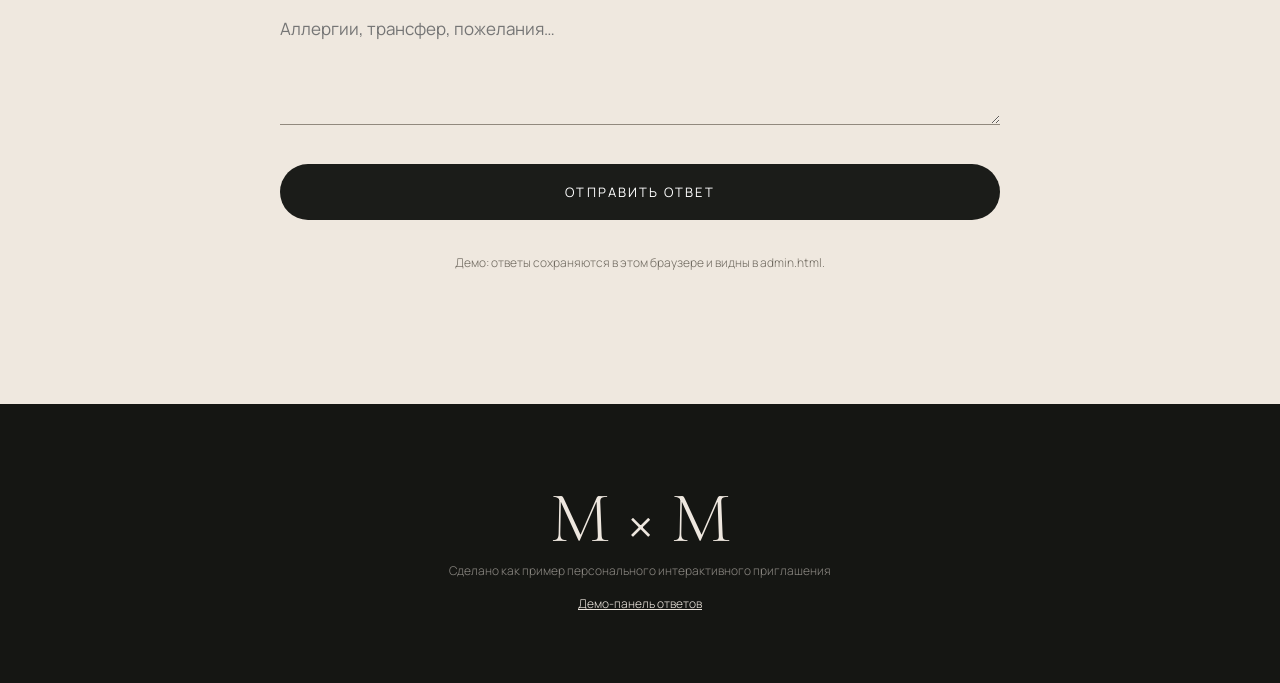
==== commit 37510f47: "Add files via upload" ====
--- a/index.html
+++ b/index.html
@@ -128,12 +128,7 @@
 
         <label>
           <span>Сколько вас будет?</span>
-          <select name="guests">
-            <option value="1">1 человек</option>
-            <option value="2">2 человека</option>
-            <option value="3">3 человека</option>
-            <option value="4">4 человека</option>
-          </select>
+          <input type="number" name="guests" min="1" step="1" inputmode="numeric" required placeholder="Например, 2">
         </label>
 
         <fieldset>
@@ -141,7 +136,6 @@
           <div class="chips">
             <label><input type="checkbox" name="food" value="Мясо"><span>Мясо</span></label>
             <label><input type="checkbox" name="food" value="Рыба"><span>Рыба</span></label>
-            <label><input type="checkbox" name="food" value="Вегетарианское"><span>Без мяса</span></label>
           </div>
         </fieldset>
 
--- a/styles.css
+++ b/styles.css
@@ -79,7 +79,7 @@
 .rsvp{padding:120px 0}
 .rsvp-form{width:min(720px,88vw);margin:70px auto 0;display:grid;gap:34px}
 .rsvp-form label>span,.rsvp-form legend{display:block;font-size:12px;text-transform:uppercase;letter-spacing:.12em;font-weight:600;margin-bottom:10px}
-input[type=text],textarea,select{width:100%;border:0;border-bottom:1px solid #91897e;background:transparent;padding:15px 0;font-size:17px;outline:none;border-radius:0}
+input[type=text],input[type=number],textarea,select{width:100%;border:0;border-bottom:1px solid #91897e;background:transparent;padding:15px 0;font-size:17px;outline:none;border-radius:0}
 fieldset{border:0;padding:0;margin:0}
 .chips{display:flex;flex-wrap:wrap;gap:10px}
 .chips label{cursor:pointer}
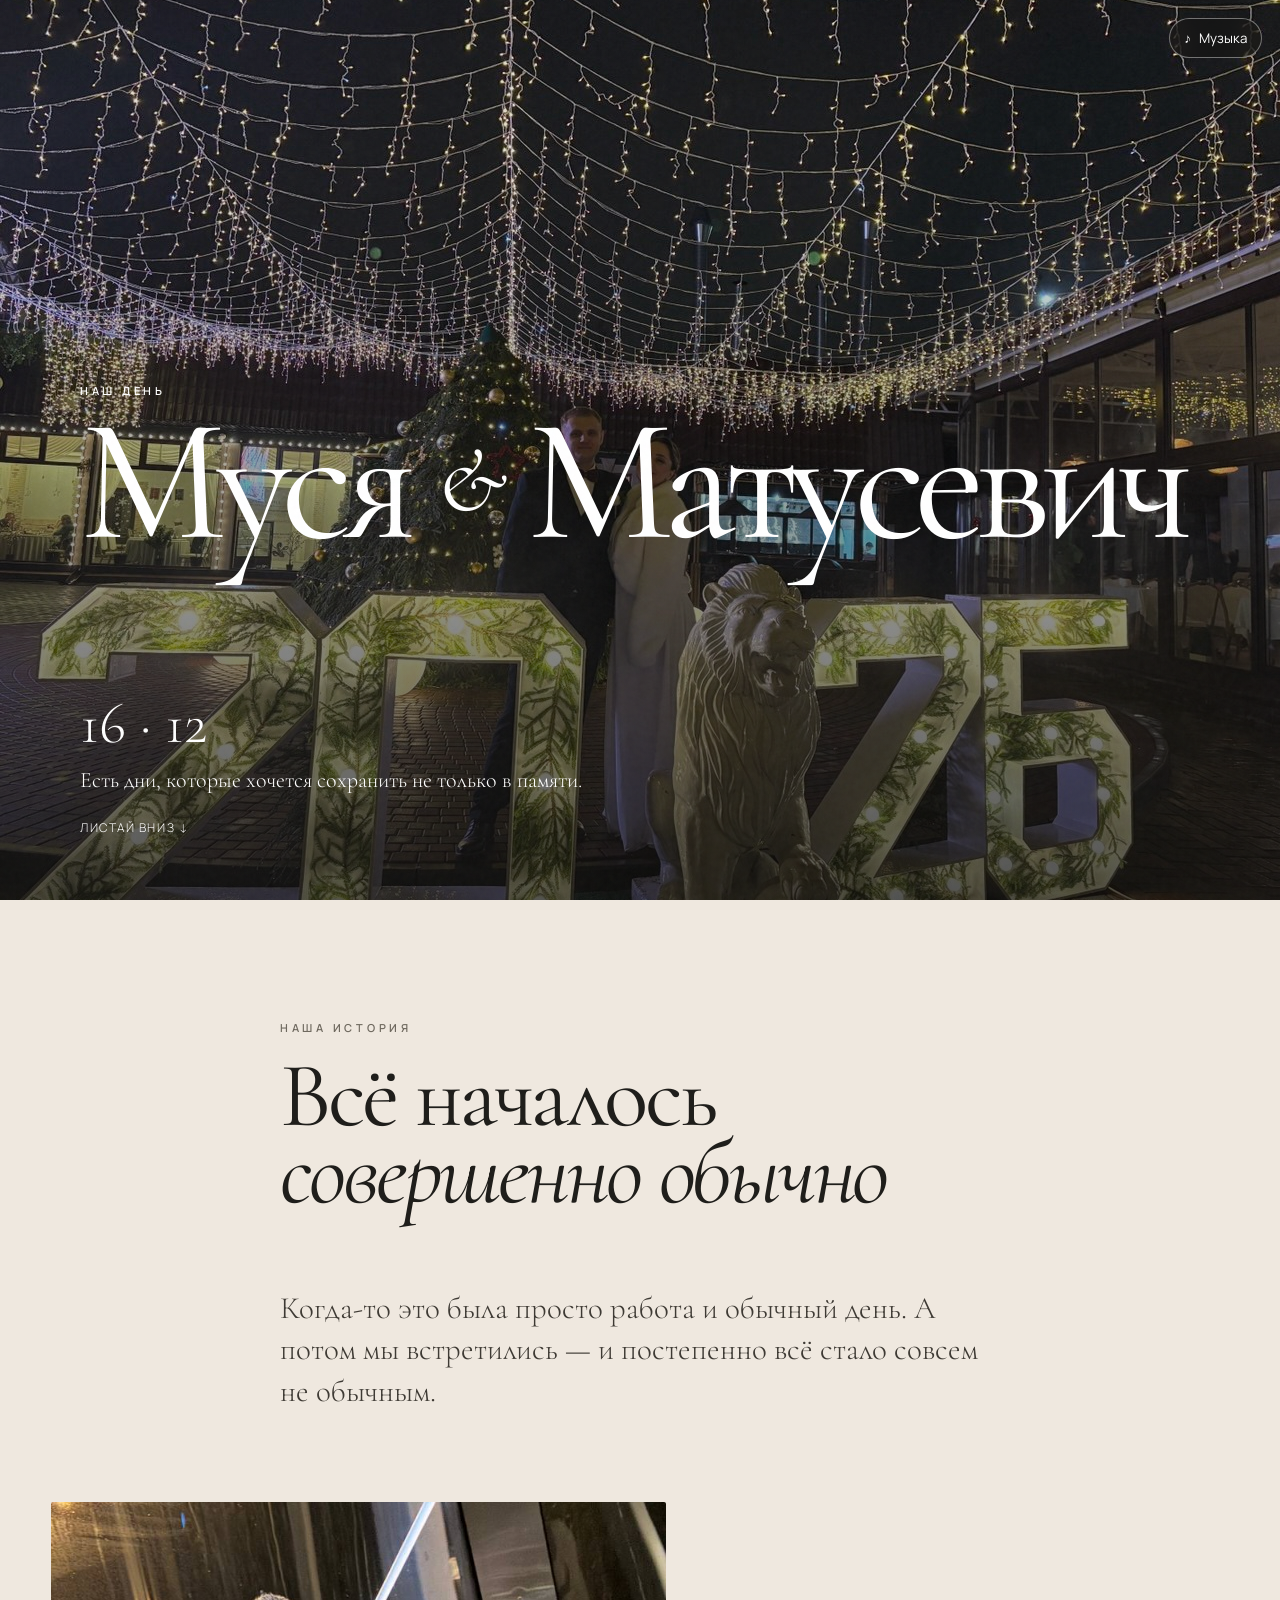
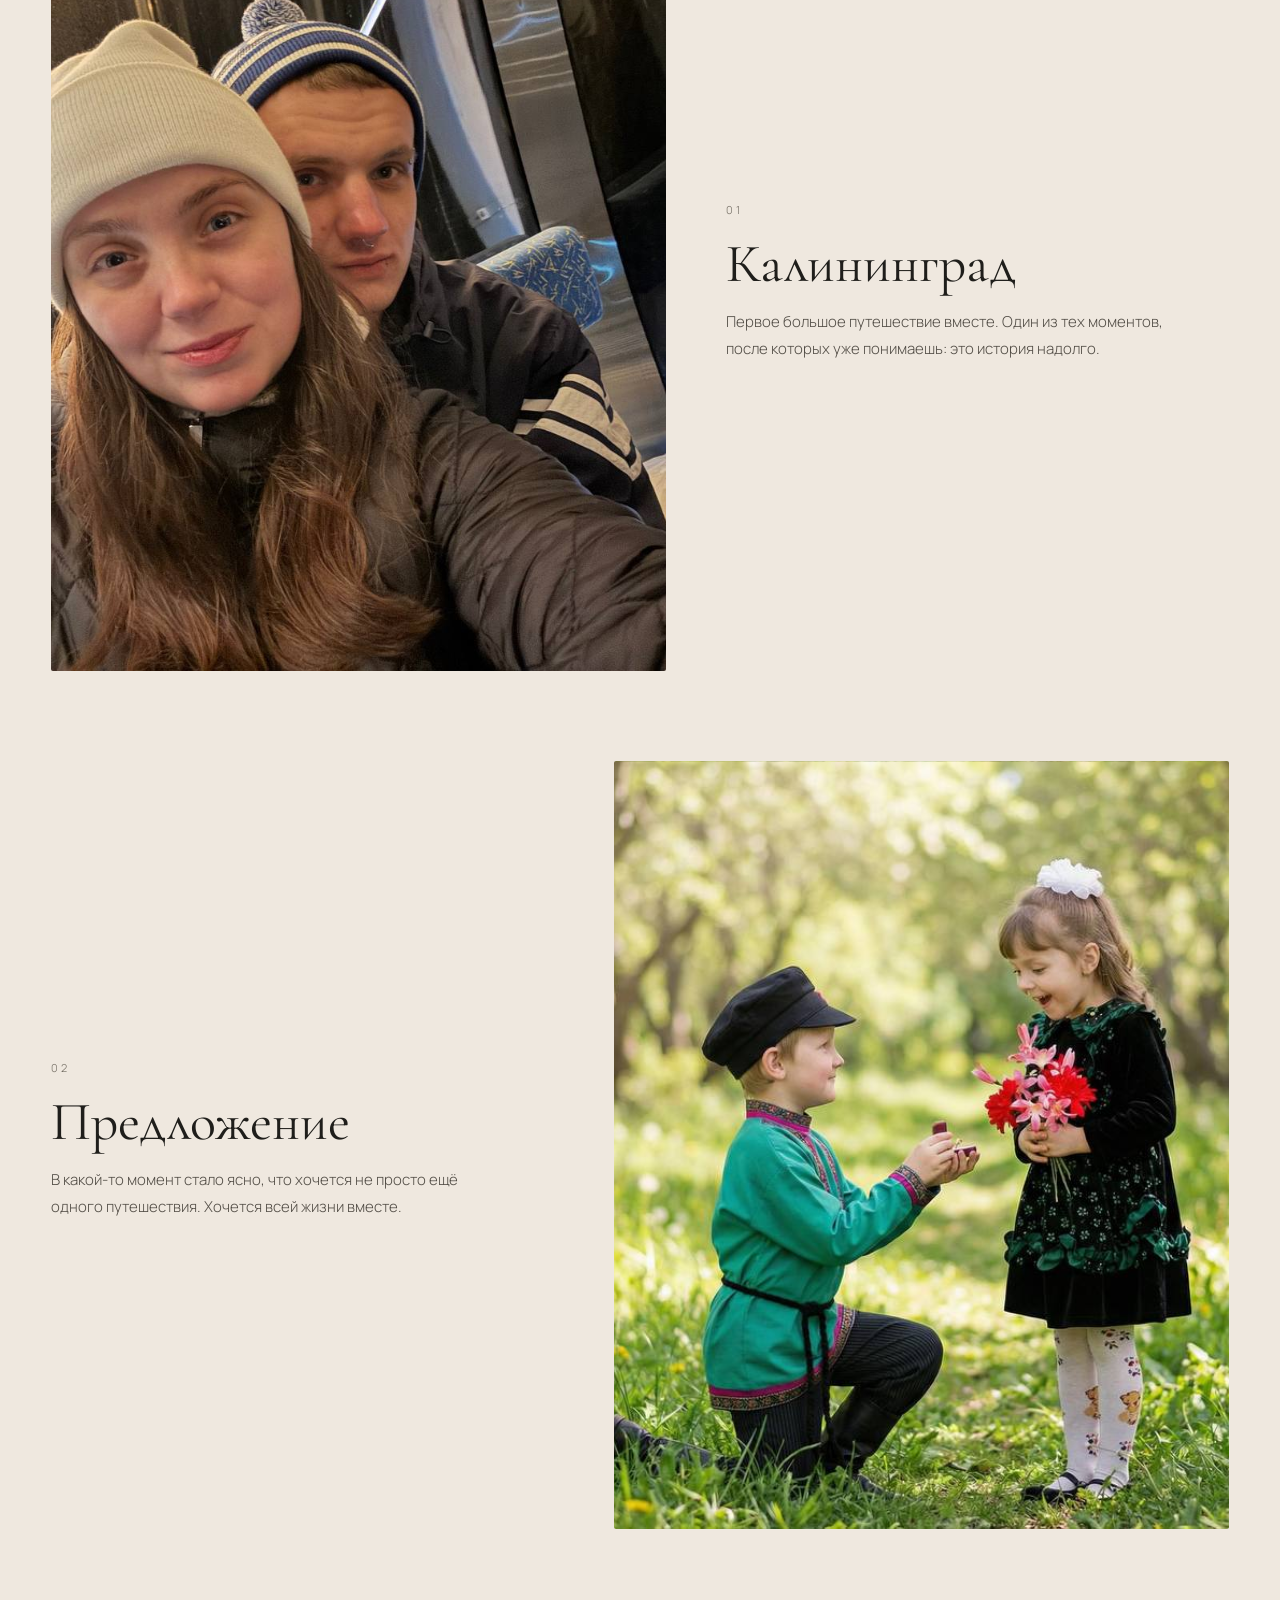
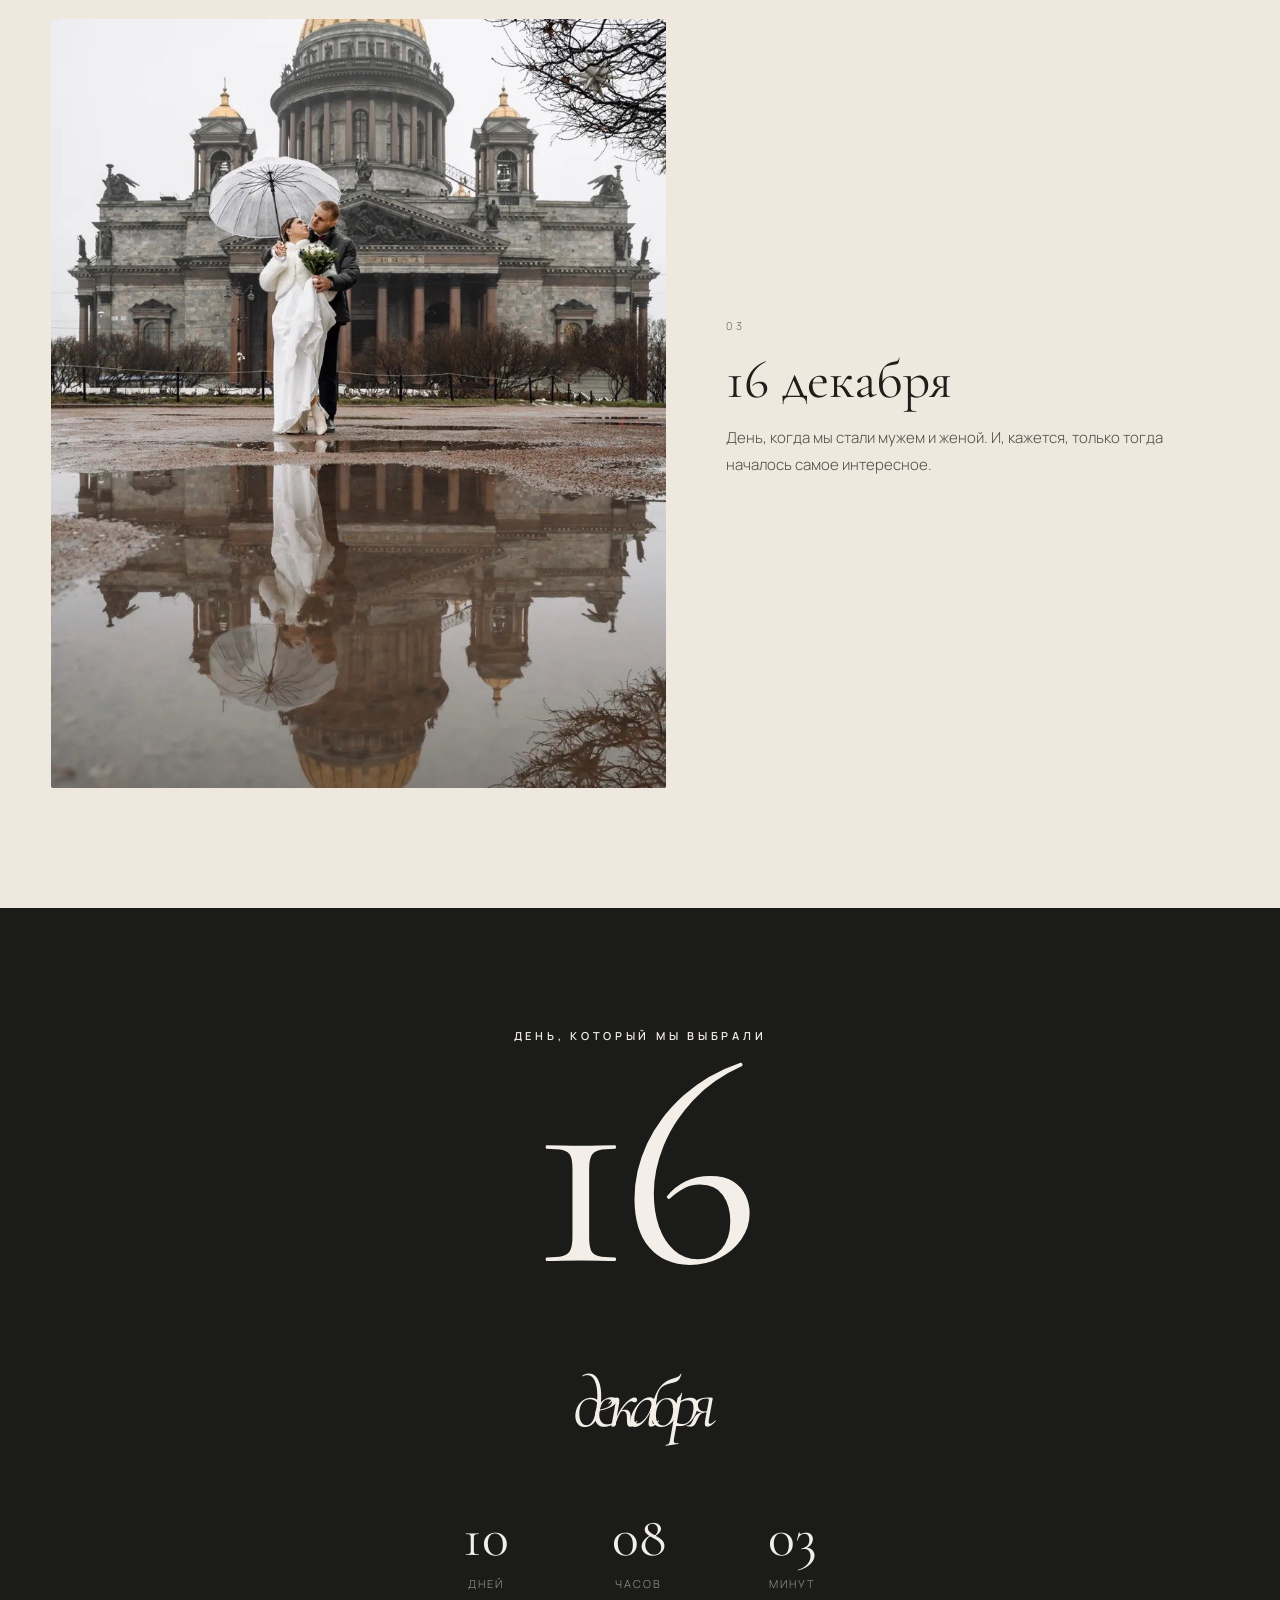
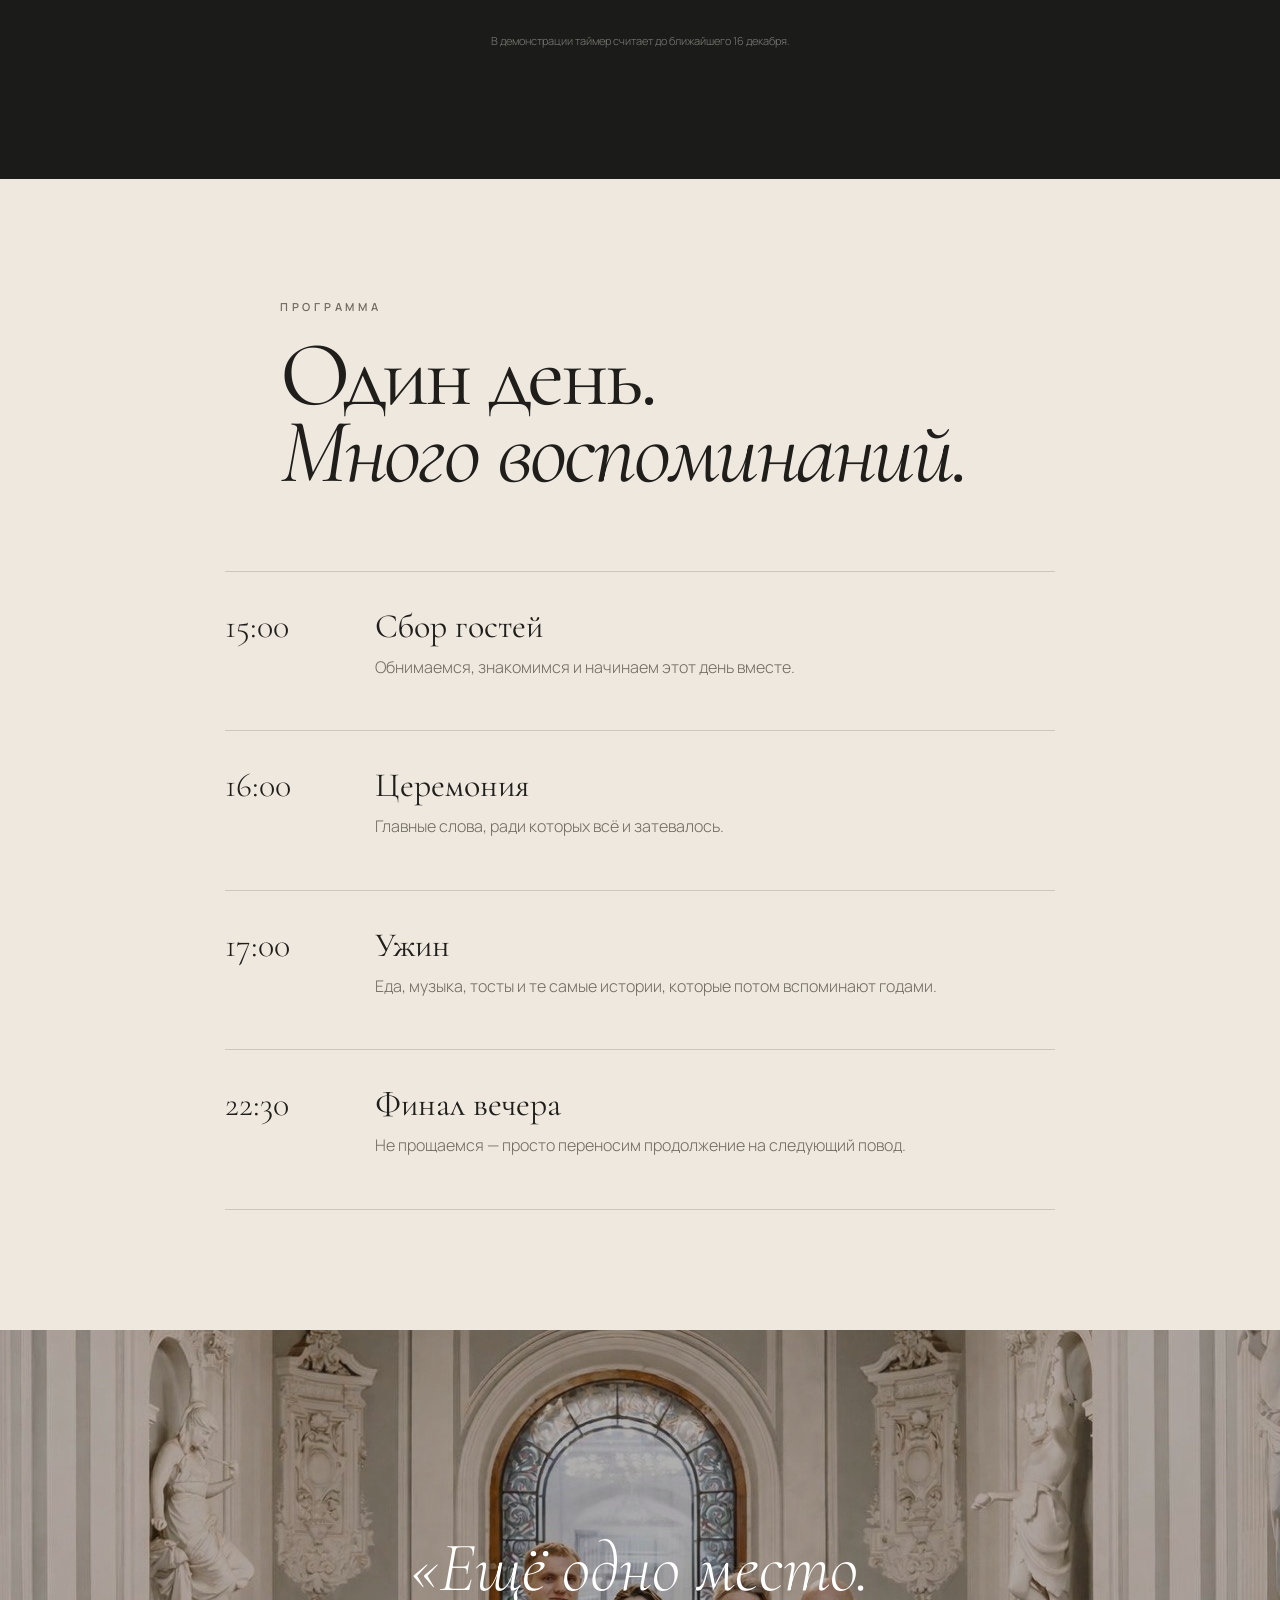
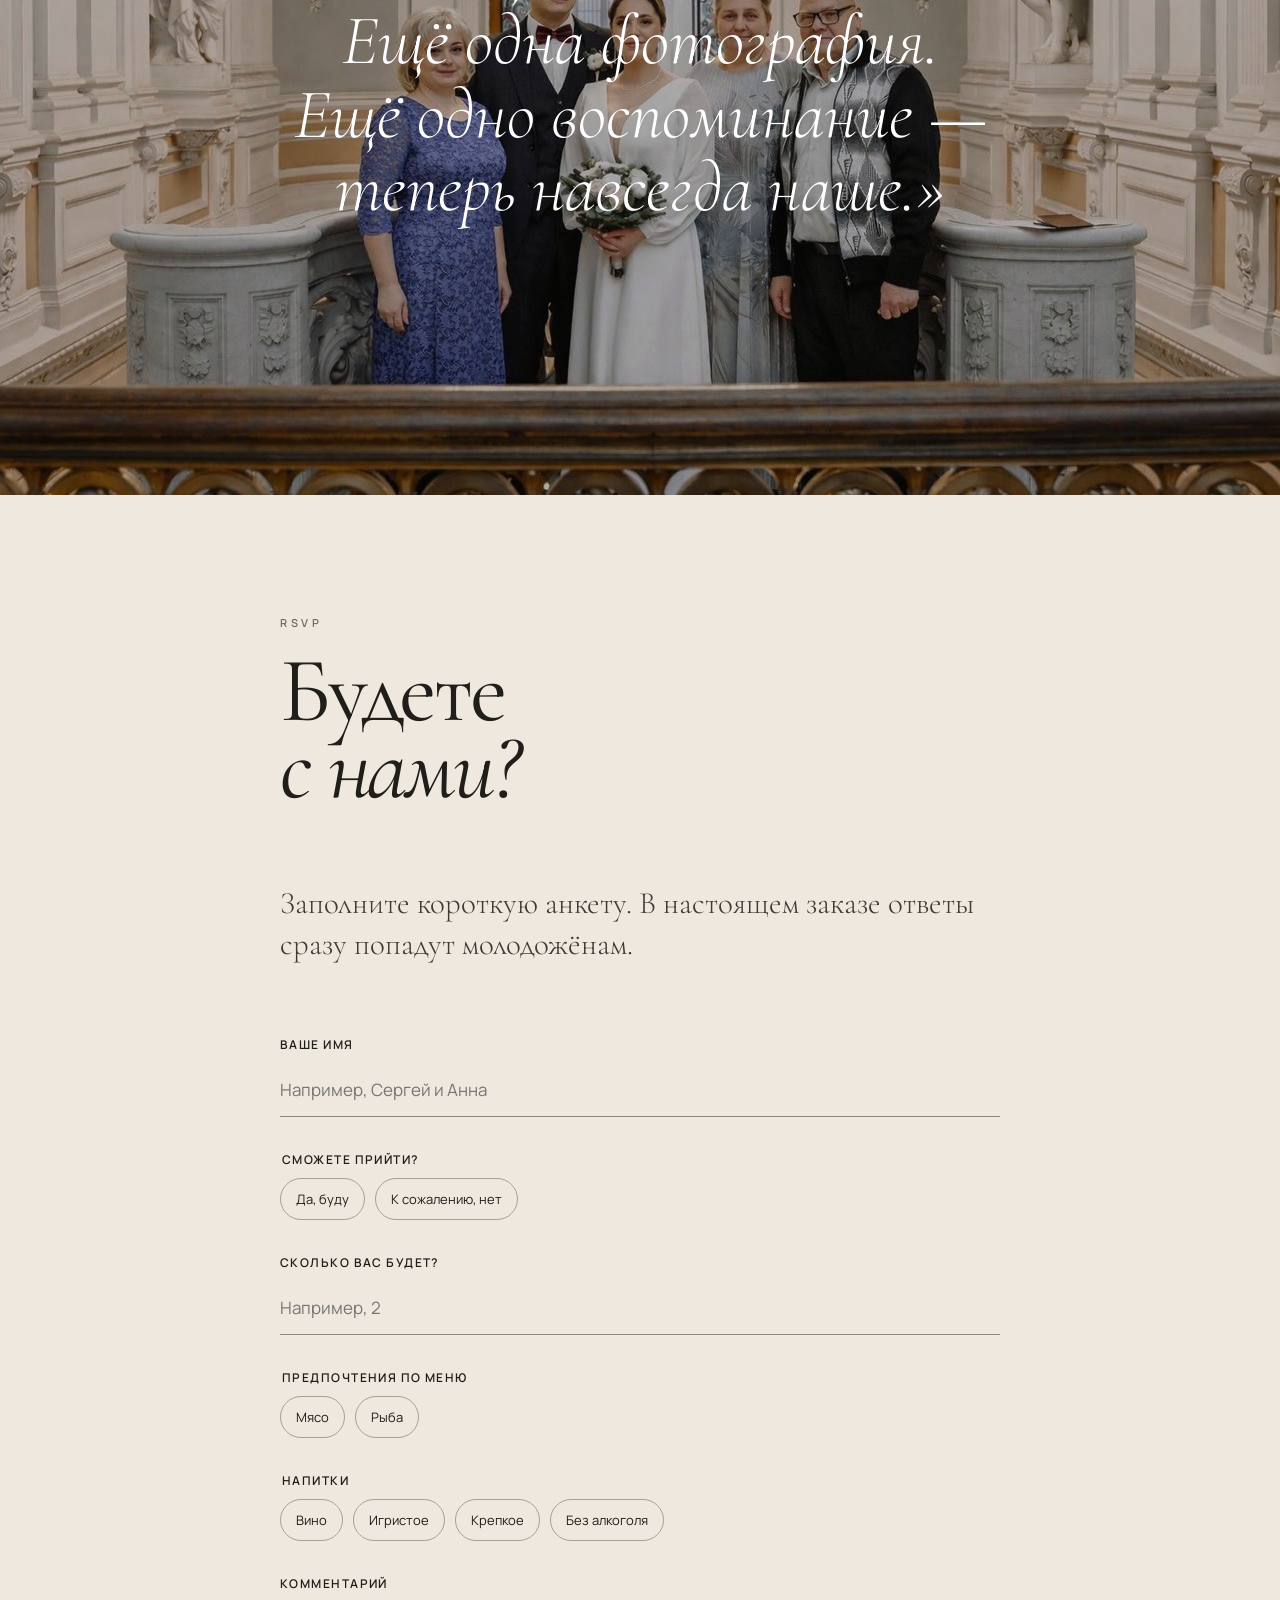
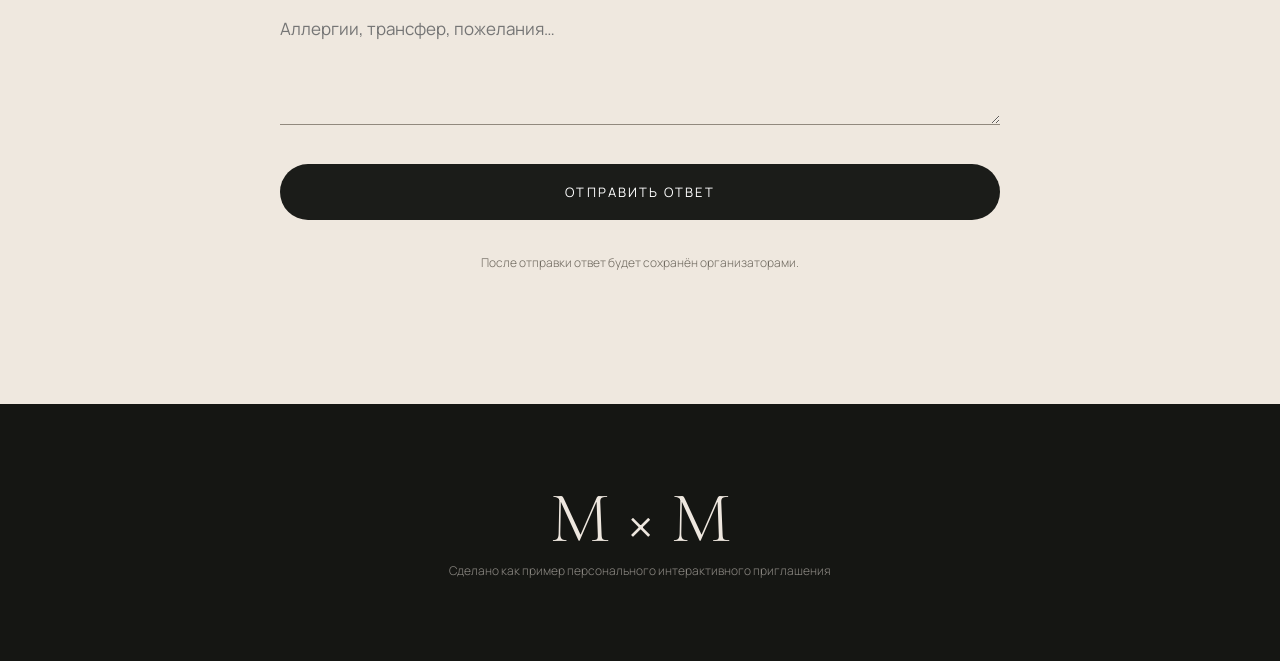
==== commit df6598e7: "Add files via upload" ====
--- a/index.html
+++ b/index.html
@@ -155,14 +155,13 @@
         </label>
 
         <button type="submit" class="submit-button">Отправить ответ</button>
-        <p class="form-note" id="formNote">Демо: ответы сохраняются в этом браузере и видны в admin.html.</p>
+        <p class="form-note" id="formNote">После отправки ответ будет сохранён организаторами.</p>
       </form>
     </section>
 
     <footer>
       <div class="monogram">М × М</div>
       <p>Сделано как пример персонального интерактивного приглашения</p>
-      <a href="admin.html">Демо-панель ответов</a>
     </footer>
   </main>
 
